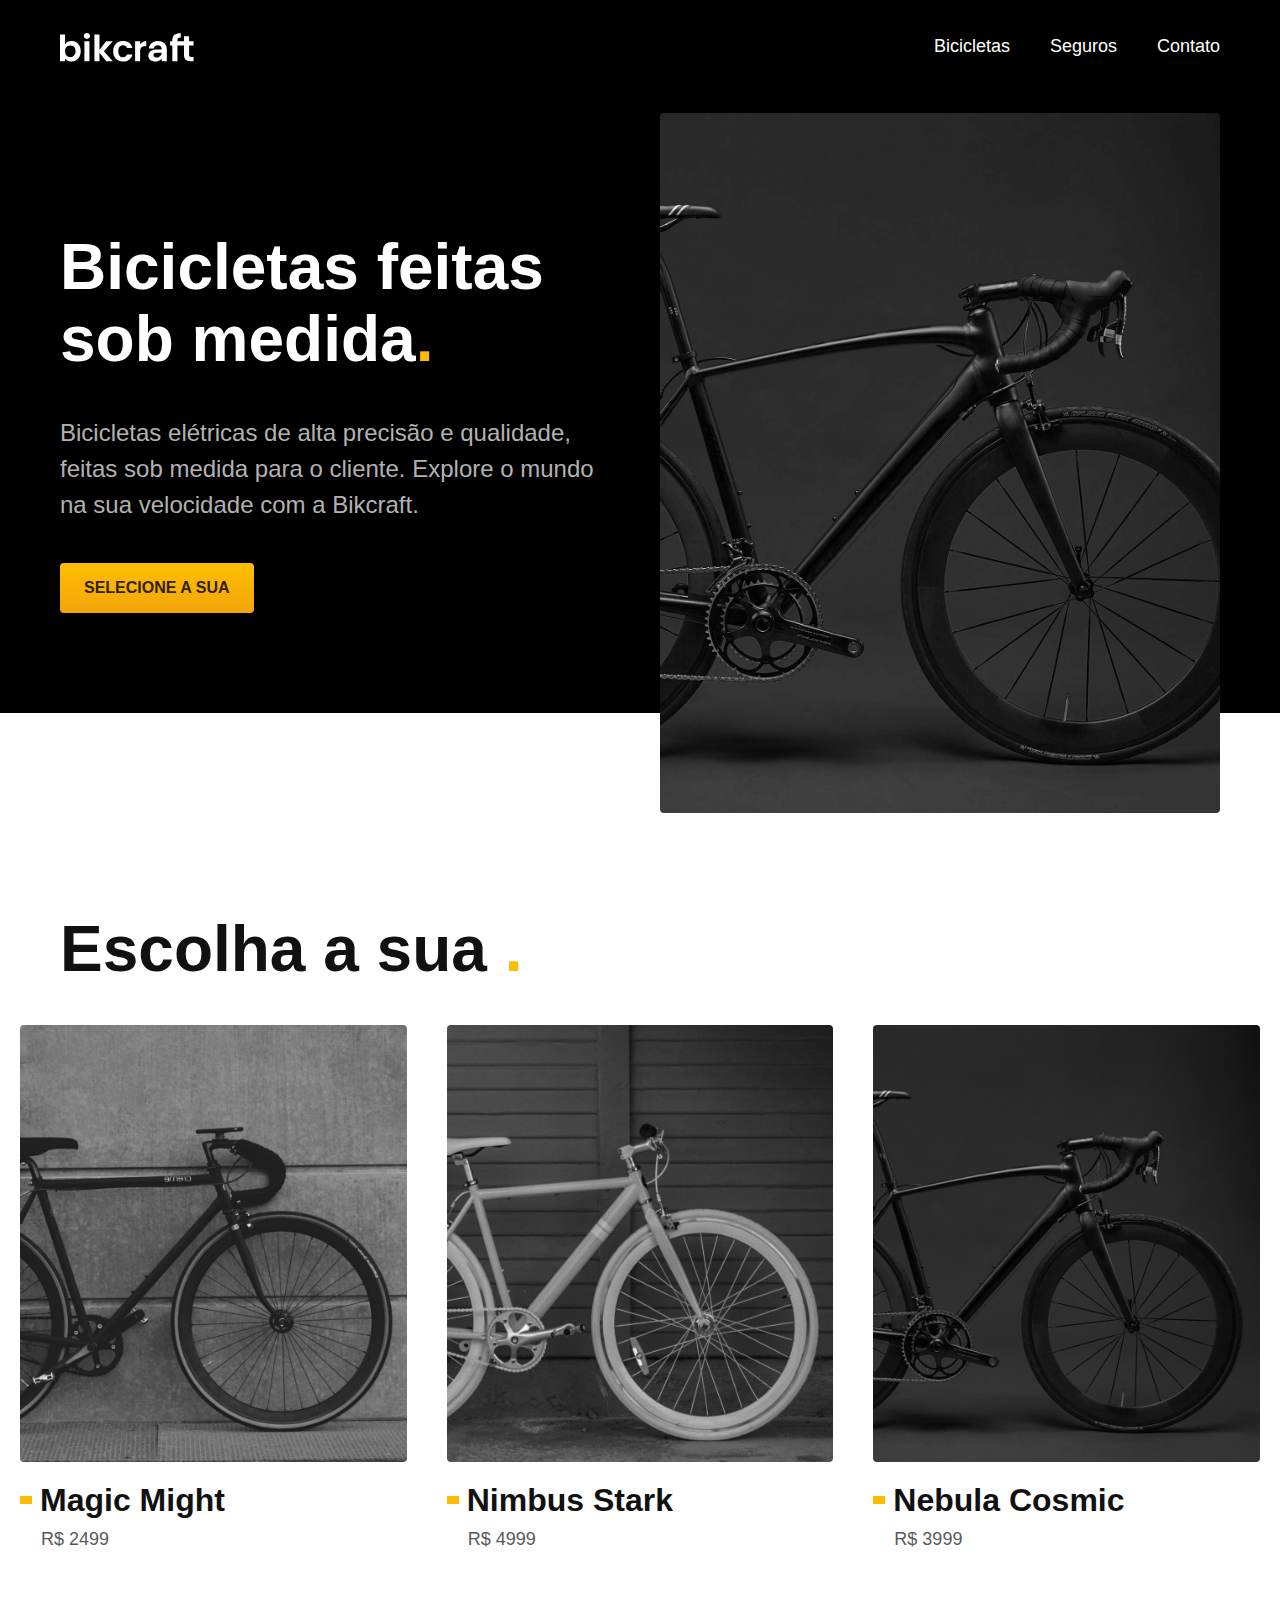
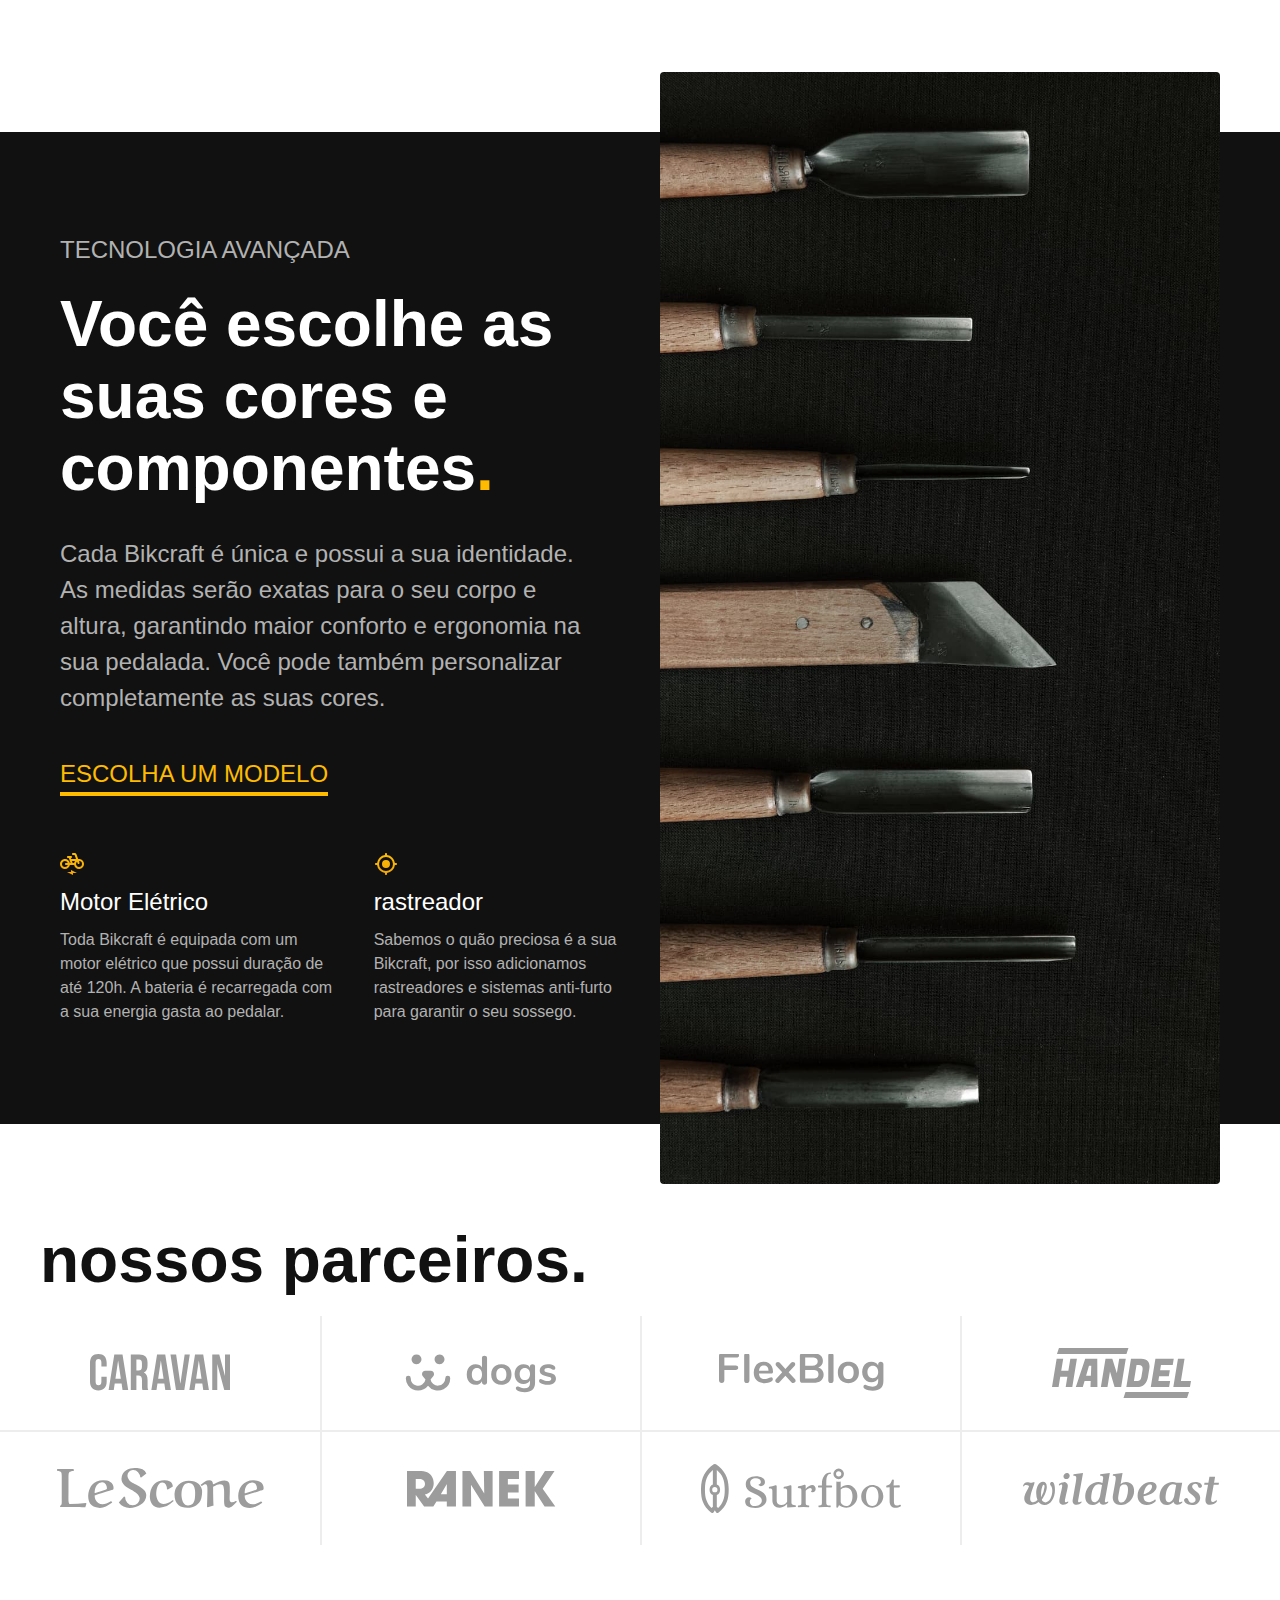
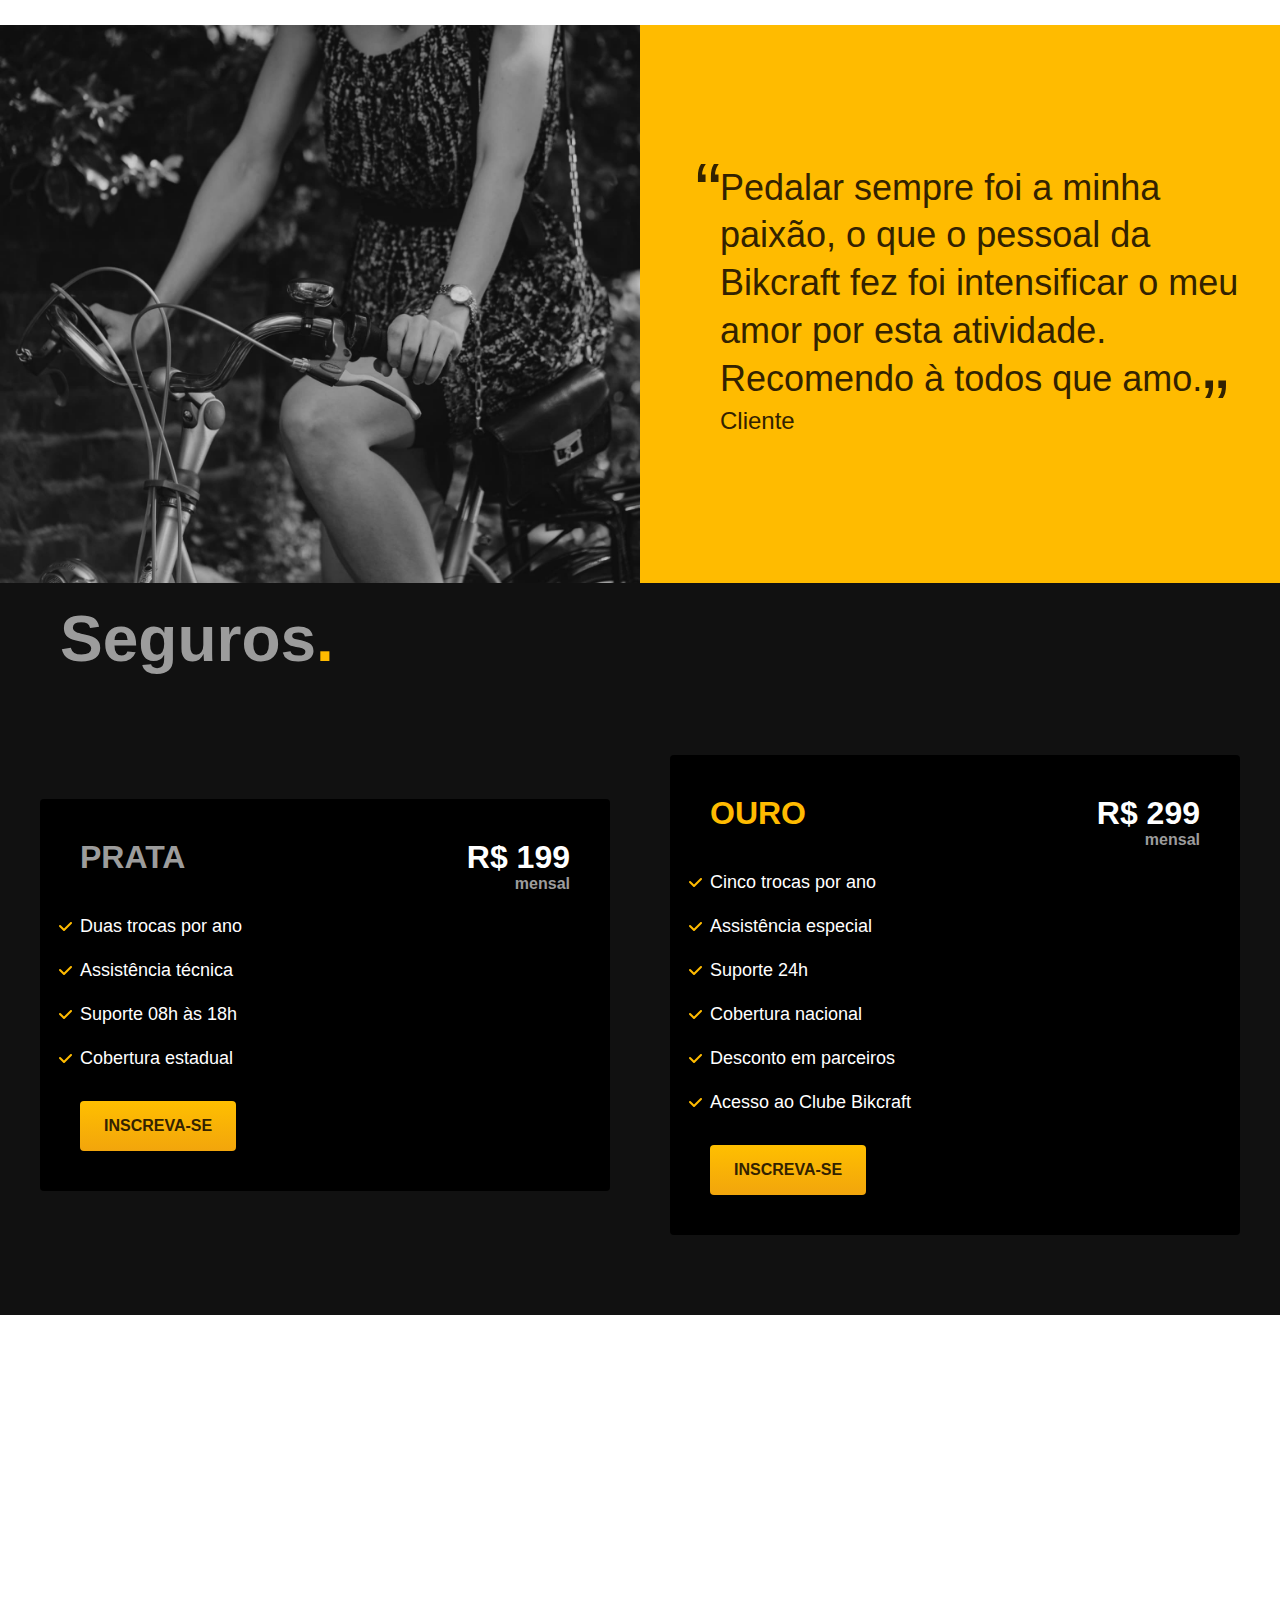
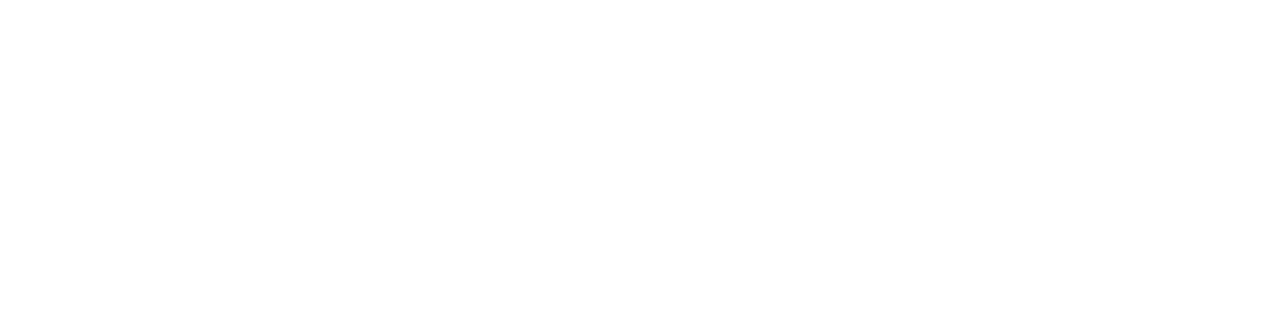
==== index.html @ c77770de "colocando seguros responsivo e resolvendo um bug em index.html tecnologia" ====
<!DOCTYPE html>
<html lang="pt-br">

<head>
  <meta charset="UTF-8">
  <meta name="viewport" content="width=device-width, initial-scale=1.0">
  <title>Bikcraft- Bicicletas feitas a mão</title>
  <meta name="description" content="Bicicletas elétricas de alta precisão e qualidade,  feitas sob medida para o cliente. Explore o mundo na sua velocidade com a Bikcraft.">
  <link rel="stylesheet" href="./css/style.css">
</head>

<body>
  <header class="header-bg">
    <div class="header container">
      <a href="./">
        <img src="./img/bikcraft.svg" alt="Bikcraft">
      </a>
      <nav aria-label="Primária">
        <ul class="header-menu">
          <li><a class="cor-0" href="./bicicletas.html">Bicicletas</a></li>
          <li><a class="cor-0" href="./seguros.html">Seguros</a></li>
          <li><a class="cor-0" href="./contato.html">Contato</a></li>
        </ul>
      </nav>
    </div>
  </header>

  <main class="intro-bg">
    <div class="intro container">
      <div class="intro-conteudo">
        <h1 class="intro-h1 cor-0">Bicicletas feitas
          sob medida<span class="cor-p1">.</span></h1>
        <p class="intro-p cor-5">Bicicletas elétricas de alta precisão e qualidade, feitas sob medida para o cliente. Explore o mundo na sua velocidade com a Bikcraft.</p>
        <a class="botao" href="./bicicletas.html">selecione a sua</a>
      </div>
      <div>
        <img src="./img/fotos/introducao.jpg" alt="Bicicleta preta">
      </div>
    </div>
  </main>

  <article class="bikes-home" aria-label="Bikes home">
    <h2 class="cor-11 font-1-xxl container">Escolha a sua <span class="cor-p1">.</span></h1>
      <ul class="bikes-lista">
        <li>
          <a href="./bicicletas/magic.html">
            <img src="./img/bicicletas/magic-home.jpg" alt="bicicleta magic">
            <h3 class="font-1-xl cor-11">Magic Might</h3>
            <span class="cor-8 font-2-m">R$ 2499</span>
          </a>
        </li>
        <li>
          <a href="./bicicletas/nebula.html">
            <img src="./img/bicicletas/nebula-home.jpg" alt="bicicleta nebula">
            <h3 class="font-1-xl cor-11">Nimbus Stark</h3>
            <span class="cor-8 font-2-m">R$ 4999</span>
          </a>
        </li>
        <li>
          <a href="./bicicletas/nimbus.html">
            <img src="./img/bicicletas/nimbus-home.jpg" alt="Bicicleta nimbus">
            <h3 class="font-1-xl cor-11">Nebula Cosmic</h3>
            <span class="cor-8 font-2-m">R$ 3999</span>
          </a>
        </li>
      </ul>
  </article>

  <article class="tecnologia-bg" aria-label="Tecnologia">
    <div class="tecnologia container">
      <div class="tecnologia-conteudo">
        <span class="cor-5 font-2-l-b">tecnologia avançada</span>
        <h2 class="cor-0 font-1-xxl">Você escolhe as suas cores e componentes<span class="cor-p1">.</span></h2>
        <p class="cor-5 font-2-l ">Cada Bikcraft é única e possui a sua identidade. As medidas serão exatas para o seu corpo e altura, garantindo maior conforto e ergonomia na sua pedalada. Você pode também personalizar completamente as suas cores.</p>
        <a class="link font-2-l-b cor-p1" href="">ESCOLHA UM MODELO</a>
        <div class="tecnologia-vantagens">
          <div>
            <img src="./img/icones/eletrica.svg" alt="">
            <h3 class="cor-0 font-1-l">Motor Elétrico</h3>
            <p class="cor-5 font-2-s">Toda Bikcraft é equipada com um motor elétrico que possui duração de até 120h. A bateria é recarregada com a sua energia gasta ao pedalar.</p>
          </div>
          <div>
            <img src="./img/icones/rastreador.svg" alt="">
            <h3 class="cor-0 font-1-l">rastreador</h3>
            <p class="cor-5 font-2-s">Sabemos o quão preciosa é a sua Bikcraft, por isso adicionamos rastreadores e sistemas anti-furto para garantir o seu sossego.</p>
          </div>
        </div>
      </div>
      <div class="tecnologia-img">
        <img src="./img/fotos/tecnologia.jpg" alt="">
      </div>
    </div>
  </article>

  <article class="parceiros" aria-label="Parceiros">
    <h2 class="cor-11 font-1-xxl">nossos parceiros<span>.</span></h2>
    <ul class="parceiros-lista">
      <li><img src="./img/parceiros/caravan.svg" alt="caravan"></li>
      <li><img src="./img/parceiros/dogs.svg" alt="dogs"></li>
      <li><img src="./img/parceiros/flexblog.svg" alt="flexblog"></li>
      <li><img src="./img/parceiros/handel.svg" alt="handel"></li>
      <li><img src="./img/parceiros/lescone.svg" alt="lescone"></li>
      <li><img src="./img/parceiros/ranek.svg" alt="ranek"></li>
      <li><img src="./img/parceiros/surfbot.svg" alt="surfbot"></li>
      <li><img src="./img/parceiros/wildbeast.svg" alt="wildbeast"></li>
    </ul>
  </article>


  <section class="depoimento" aria-label="Depoimento">
    <div class="depoimento-imagem">
      <img src="./img/fotos/depoimento.jpg" alt="andando em uma bikecraft">
    </div>
    <div class="depoimento-conteudo">
      <blockquote class="cor-p5">Pedalar sempre foi a minha paixão, o que o pessoal da Bikcraft fez foi intensificar o meu amor por esta atividade. Recomendo à todos que amo.</blockquote>
      <span class="font-1-l cor-p5">Cliente</span>
    </div>
  </section>

  <article class="seguros-bg" aria-label="Seguros">
    <div class="seguro-container">
      <h2 class="cor-6 font-1-xxl">Seguros<span class="cor-p1">.</span></h2>

      <div class="seguro prata">
        <h3 class="cor-6 font-1-xl">PRATA</h3>
        <p class="font-1-xl cor-0">R$ 199 <span class="cor-6">mensal</span></p>
        <ul class="seguro-lista cor-0 font-2-m">
          <li>Duas trocas por ano</li>
          <li>Assistência técnica</li>
          <li>Suporte 08h às 18h</li>
          <li>Cobertura estadual</li>
        </ul>
        <a class="botao prata cor-4 " href="./seguros.html">inscreva-se</a>
      </div>
      <div class="seguro">
        <h3 class="cor-p1 font-1-xl">OURO</h3>
        <p class="font-1-xl cor-0">R$ 299 <span class="cor-6">mensal</span></p>
        <ul class="seguro-lista cor-0 font-2-m">
          <li>Cinco trocas por ano</li>
          <li>Assistência especial</li>
          <li>Suporte 24h</li>
          <li>Cobertura nacional</li>
          <li>Desconto em parceiros</li>
          <li>Acesso ao Clube Bikcraft</li>
        </ul>
        <a class="botao ouro" href="./seguros.html">inscreva-se</a>
      </div>


    </div>
  </article>

</body>

</html>
---- css/style.css ----
/* global */
@import url(./global/global.css);
@import url(./global/header.css);

/* home */
@import url(./home/intro.css);
@import url(./home/tecnologia.css);
@import url(./home/parceiros.css);

/* utilidades */
@import url(./utilidades/cores.css);
@import url(./utilidades/tipografia.css);
@import url(./utilidades/componentes.css);

/* bicicletas */
@import url(./bicicletas.css/bikes-home.css);

/* depoimento */
@import url(./depoimento/depoimento.css);

/* seguro */
@import url(./seguro/seguro.css);
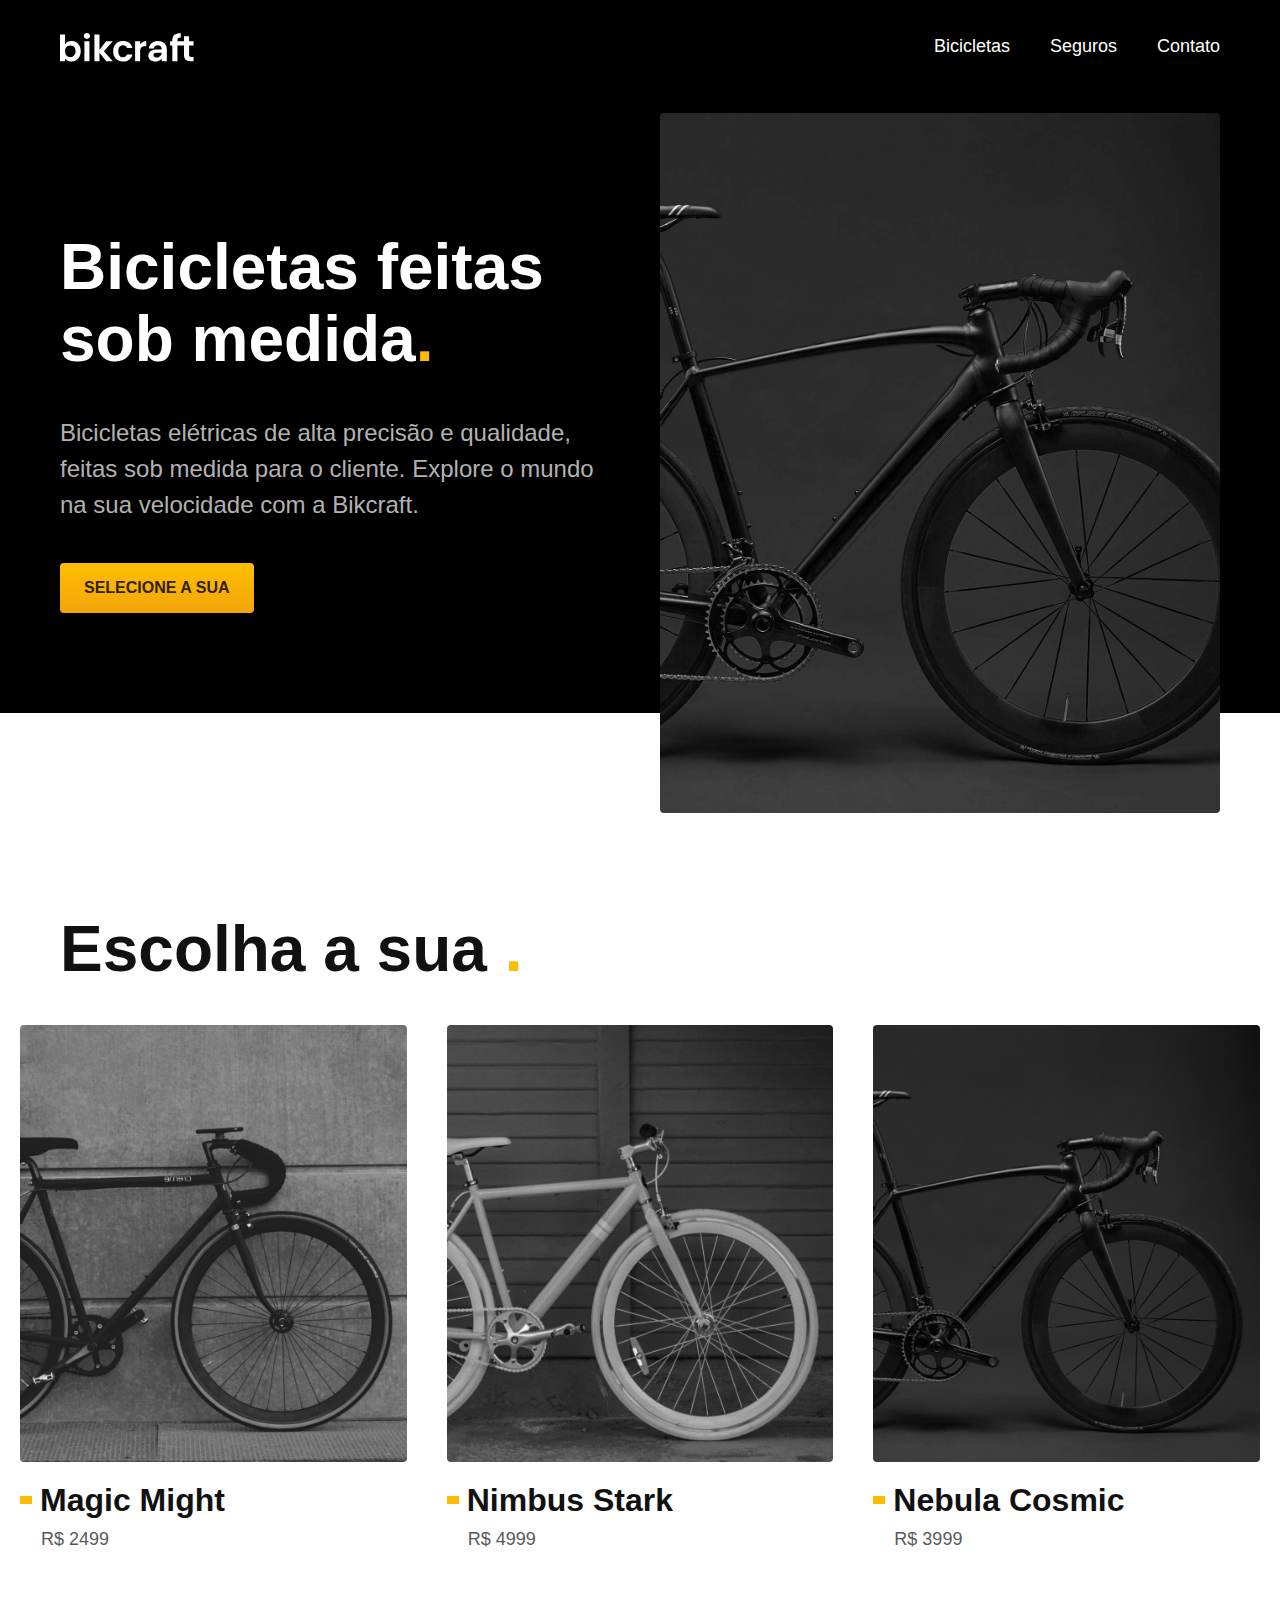
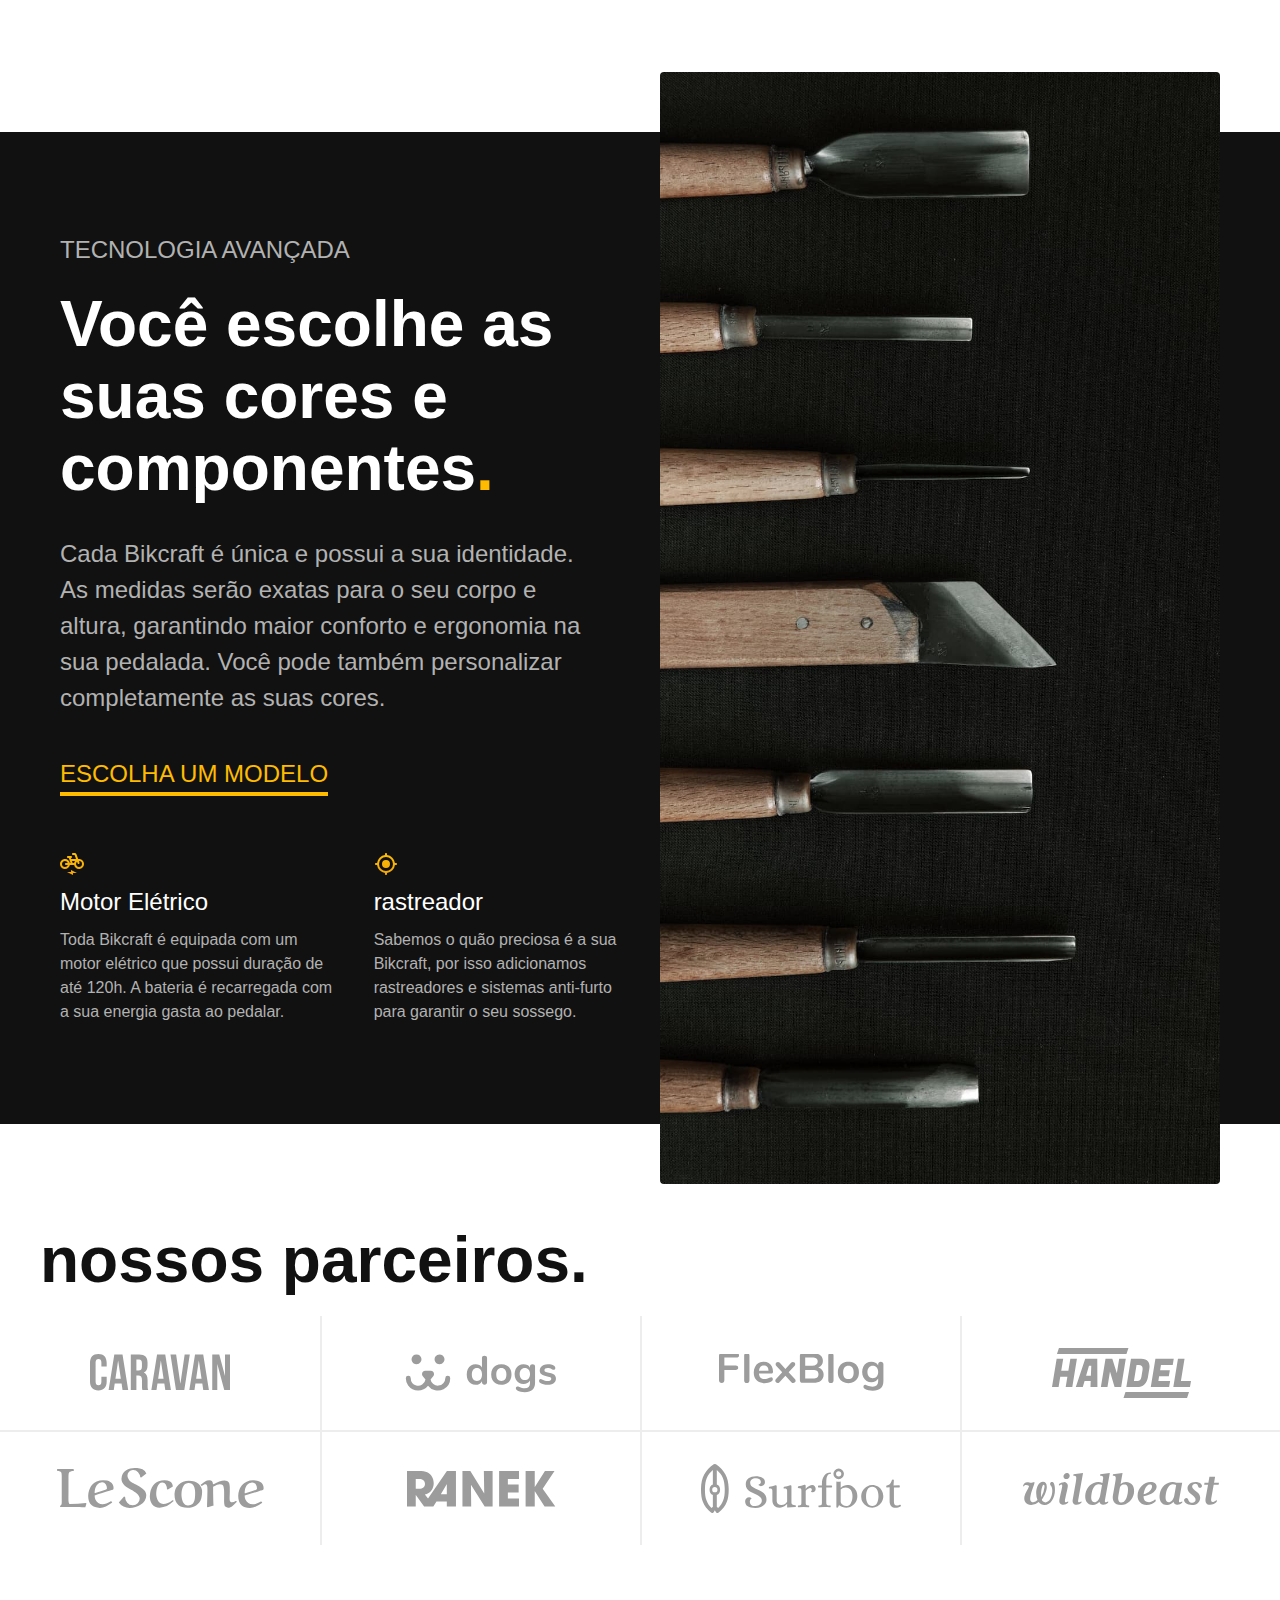
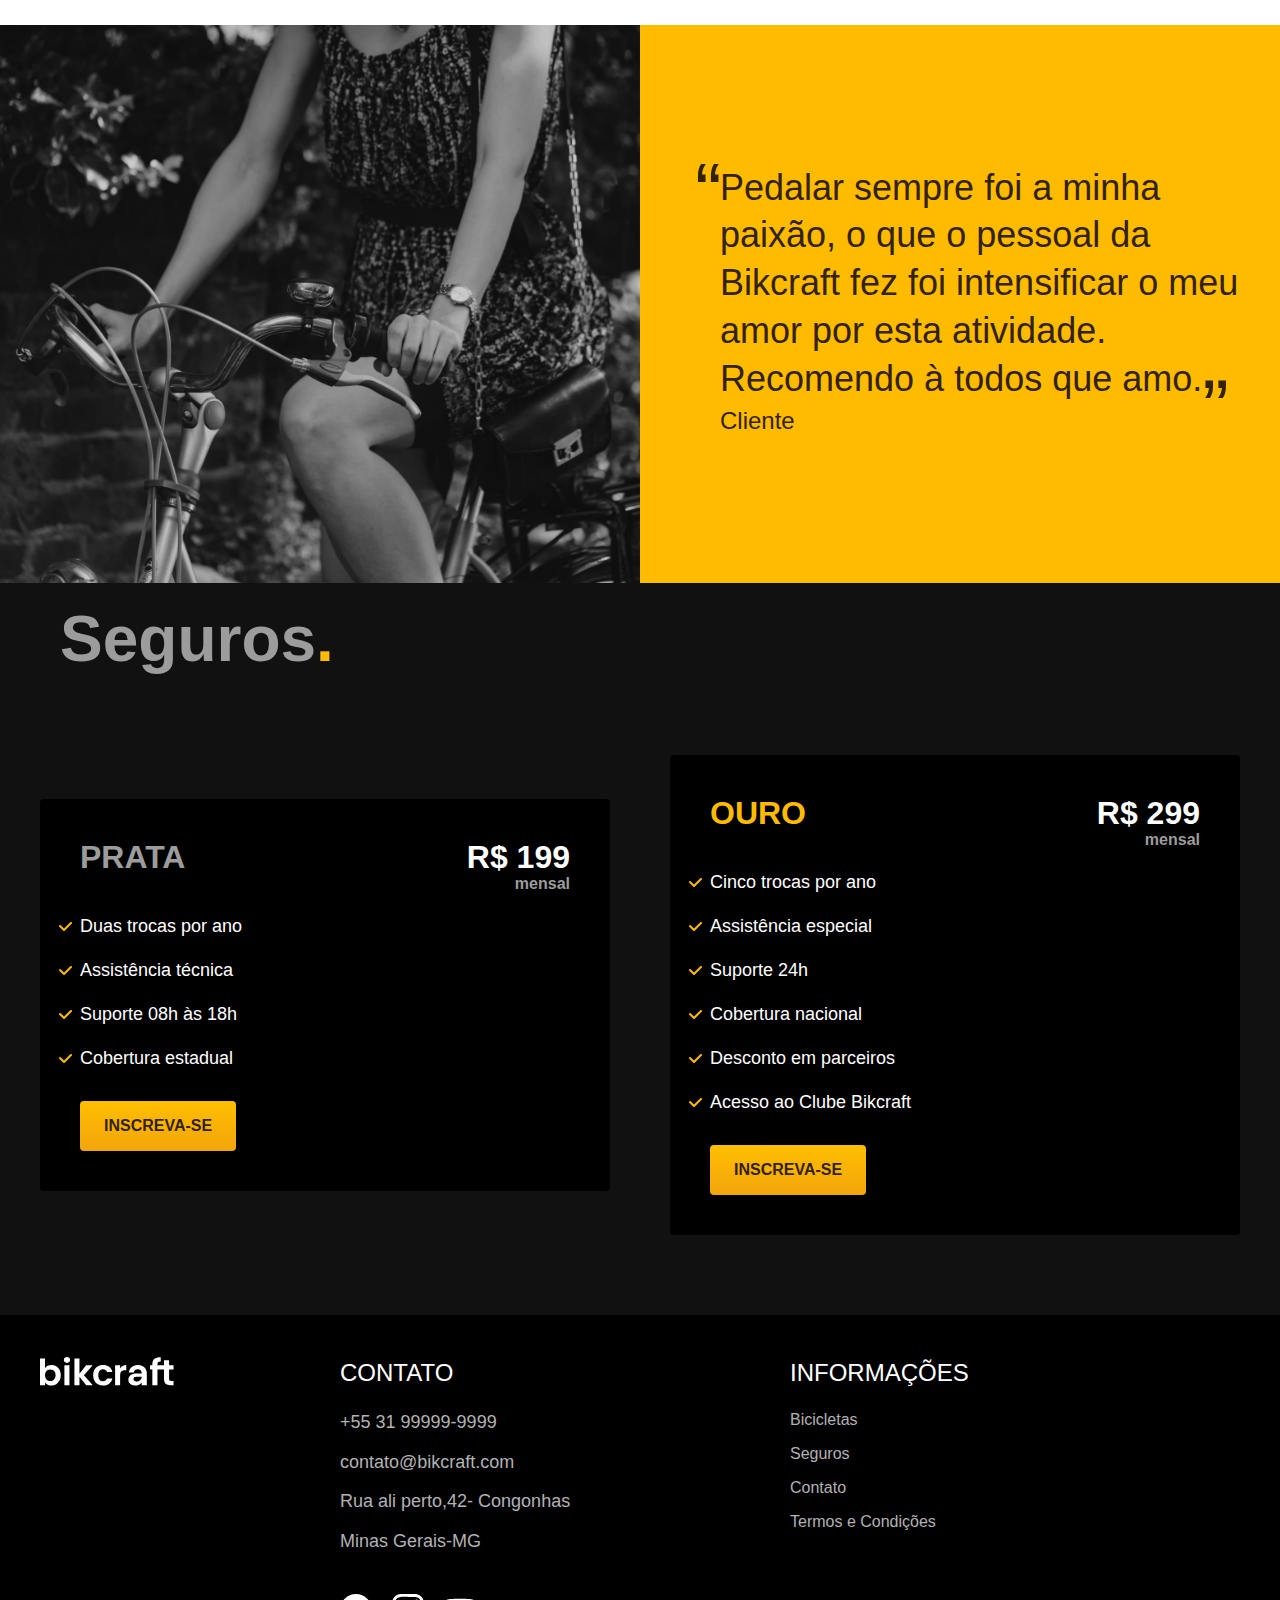
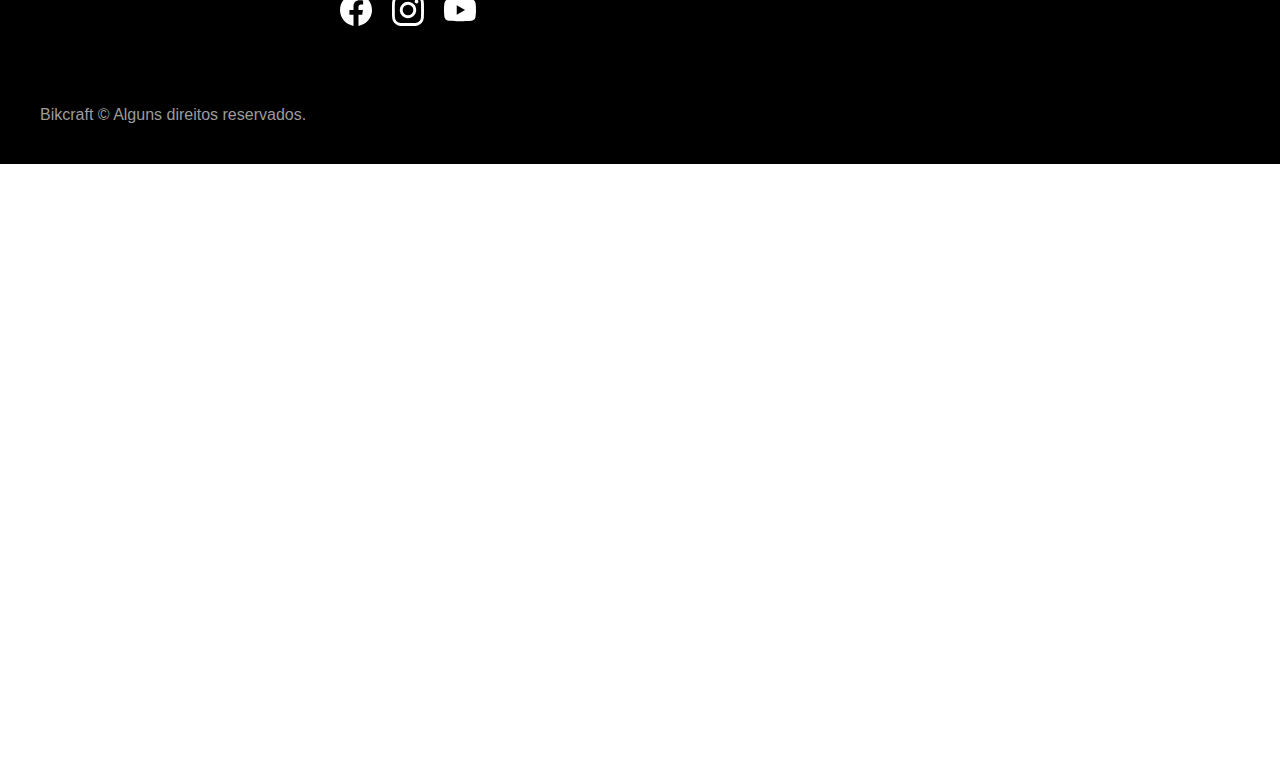
==== commit 41dada8f: "adicionando footer no site" ====
--- a/index.html
+++ b/index.html
@@ -145,10 +145,40 @@
         </ul>
         <a class="botao ouro" href="./seguros.html">inscreva-se</a>
       </div>
-
-
     </div>
   </article>
+
+  <footer class="footer-bg">
+    <div class="footer-container">
+      <img src="./img/bikcraft.svg" alt="Bikcraft">
+      <div class="footer-contato">
+        <h3 class="font-2-l cor-0">contato</h3>
+        <ul class="cor-5 font-2-m footer-lista">
+          <li>+55 31 99999-9999</li>
+          <li>contato@bikcraft.com</li>
+          <li>Rua ali perto,42- Congonhas</li>
+          <li>Minas Gerais-MG</li>
+        </ul>
+      </div>
+      <div class="footer-info">
+        <h3 class="font-2-l cor-0">informações</h3>
+        <ul class="footer-lista">
+          <li><a href="./bicicletas.html">Bicicletas</a></li>
+          <li><a href="./seguros.html">Seguros</a></li>
+          <li><a href="./contato.html">Contato</a></li>
+          <li><a href="./termo.html">Termos e Condições</a></li>
+        </ul>
+      </div>
+      <div class="footer-img">
+        <img src="./img/redes/facebook.svg" alt="">
+        <img src="./img/redes/instagram.svg" alt="">
+        <img src="./img/redes/youtube.svg" alt="">
+      </div>
+    </div>
+    <div class="footer-p">
+      <p class="cor-6">Bikcraft © Alguns direitos reservados.</p>
+    </div>
+  </footer>
 
 </body>
 
--- a/css/style.css
+++ b/css/style.css
@@ -1,6 +1,7 @@
 /* global */
 @import url(./global/global.css);
 @import url(./global/header.css);
+@import url(./global/footer.css);
 
 /* home */
 @import url(./home/intro.css);
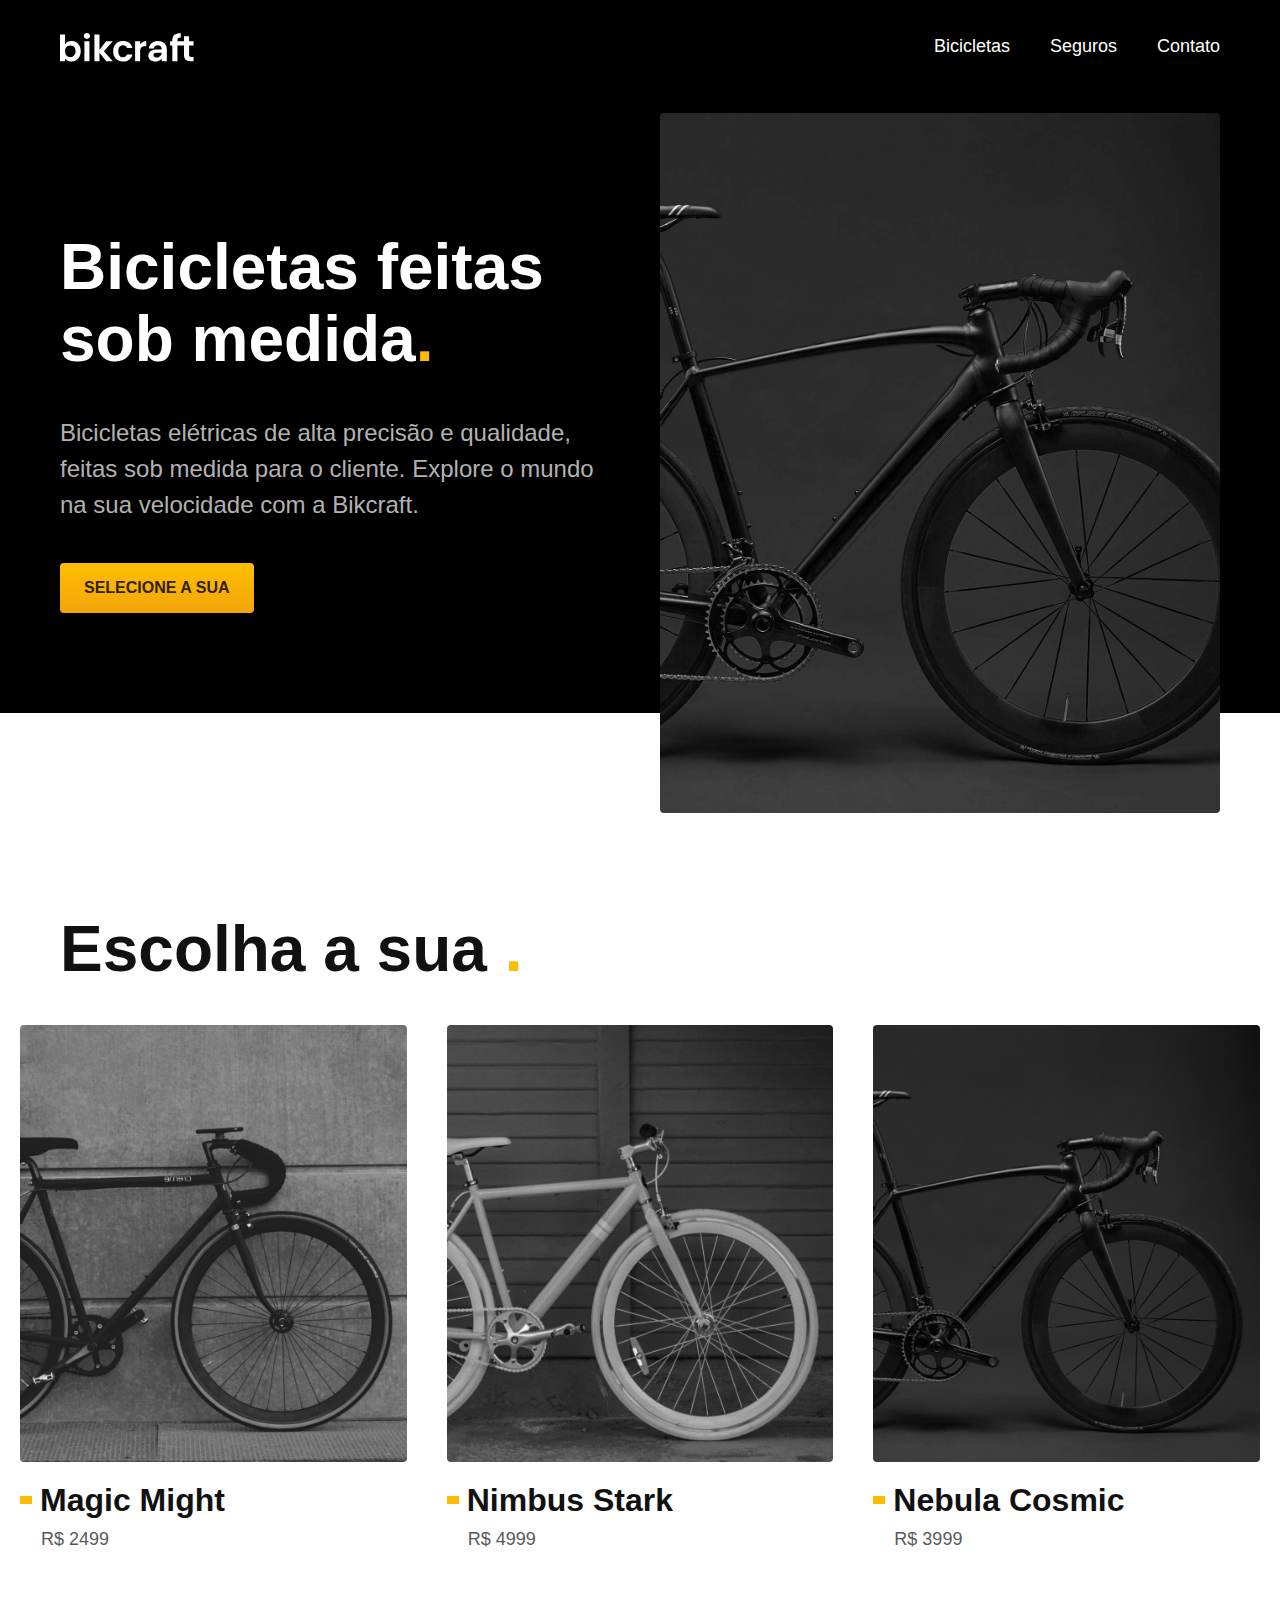
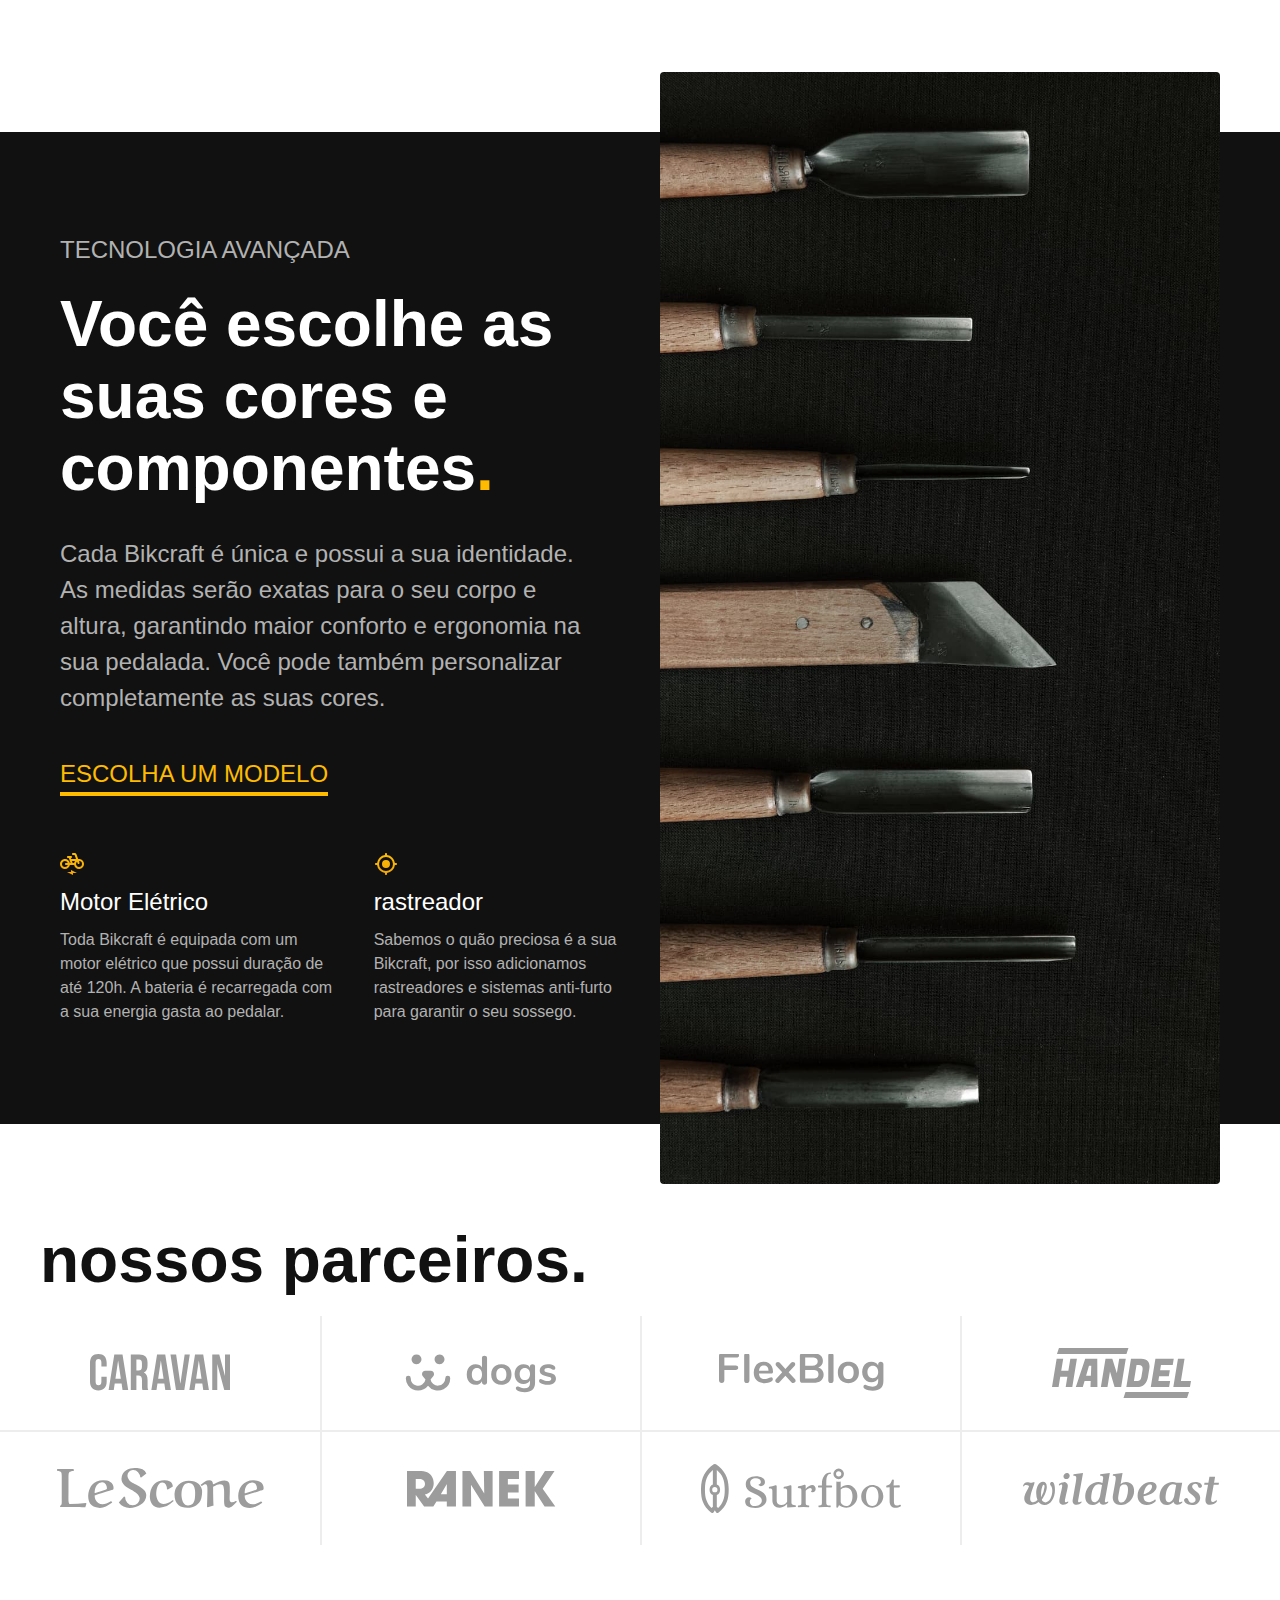
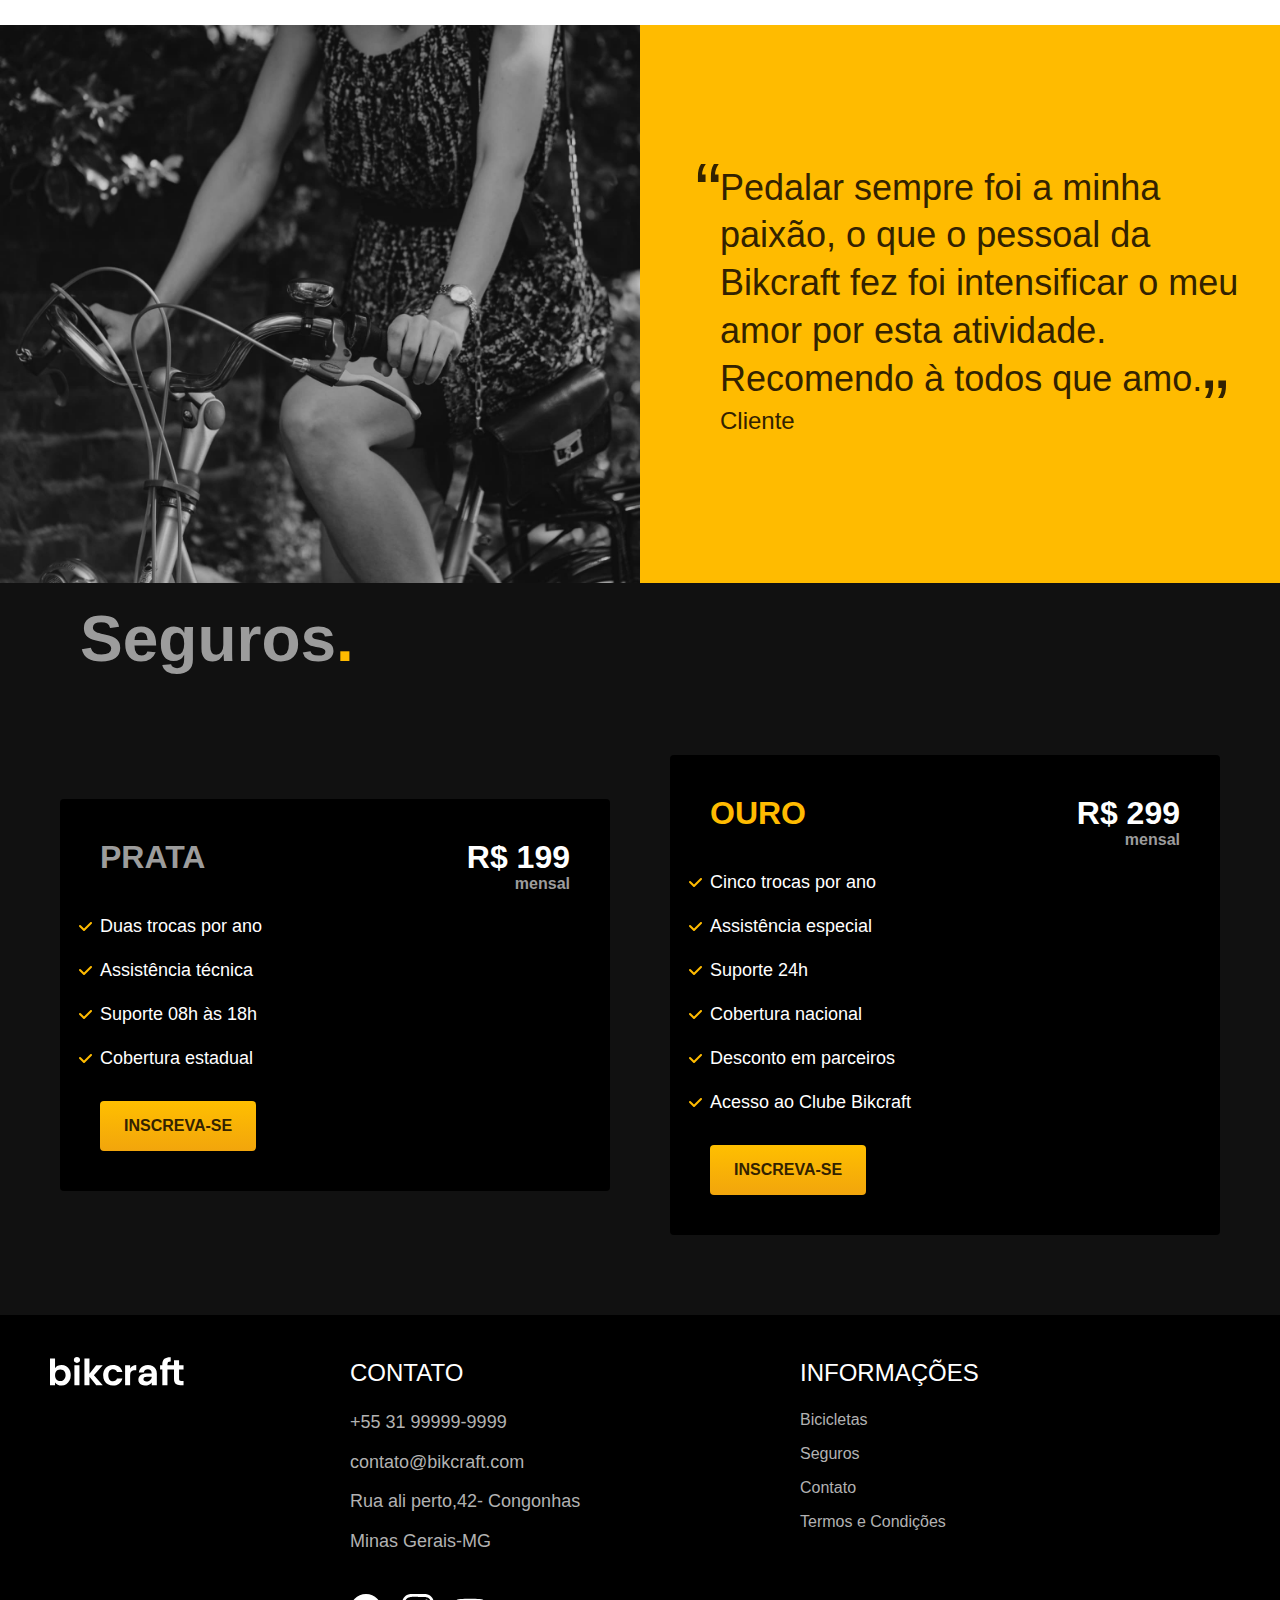
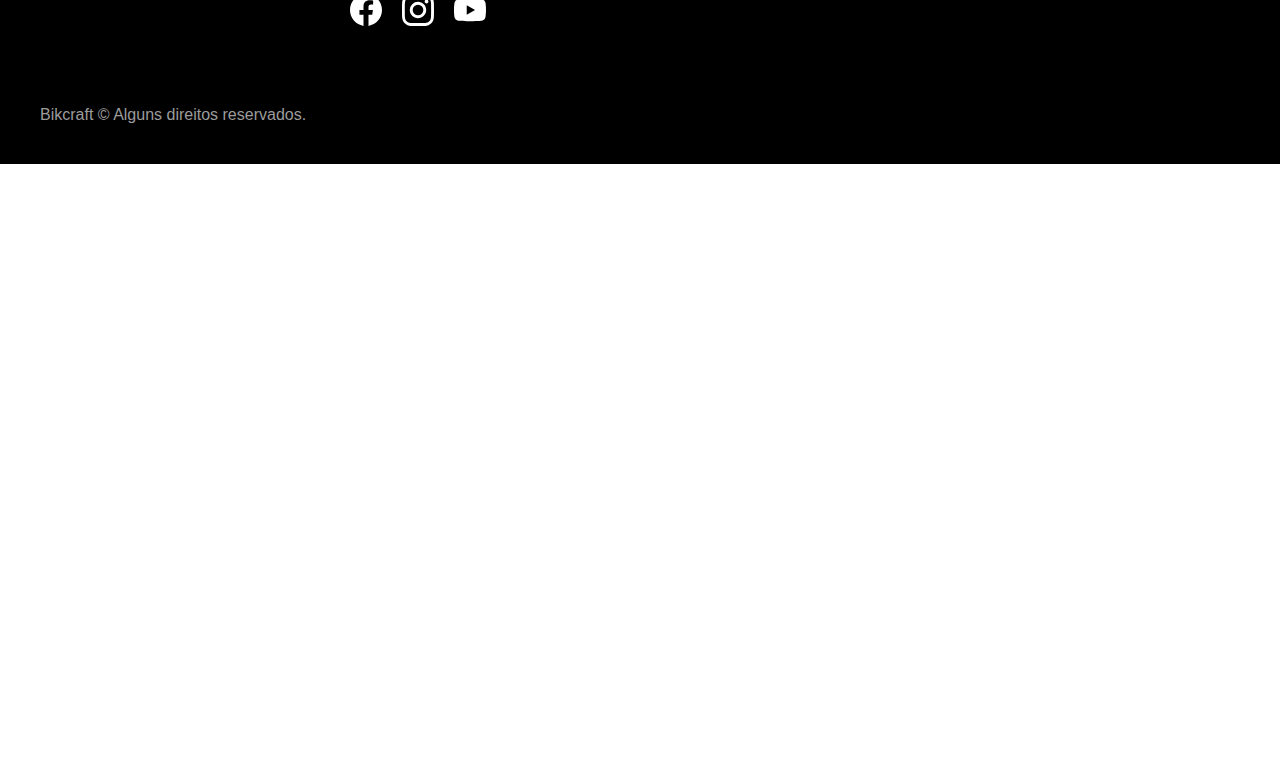
==== commit 65463b61: "adicionando responsivo no footer e organizando mais a parte de seguros na home" ====
--- a/index.html
+++ b/index.html
@@ -170,9 +170,9 @@
         </ul>
       </div>
       <div class="footer-img">
-        <img src="./img/redes/facebook.svg" alt="">
-        <img src="./img/redes/instagram.svg" alt="">
-        <img src="./img/redes/youtube.svg" alt="">
+        <a href=""><img src="./img/redes/facebook.svg" alt=""></a>
+        <a href=""><img src="./img/redes/instagram.svg" alt=""></a>
+        <a href=""><img src="./img/redes/youtube.svg" alt=""></a>
       </div>
     </div>
     <div class="footer-p">
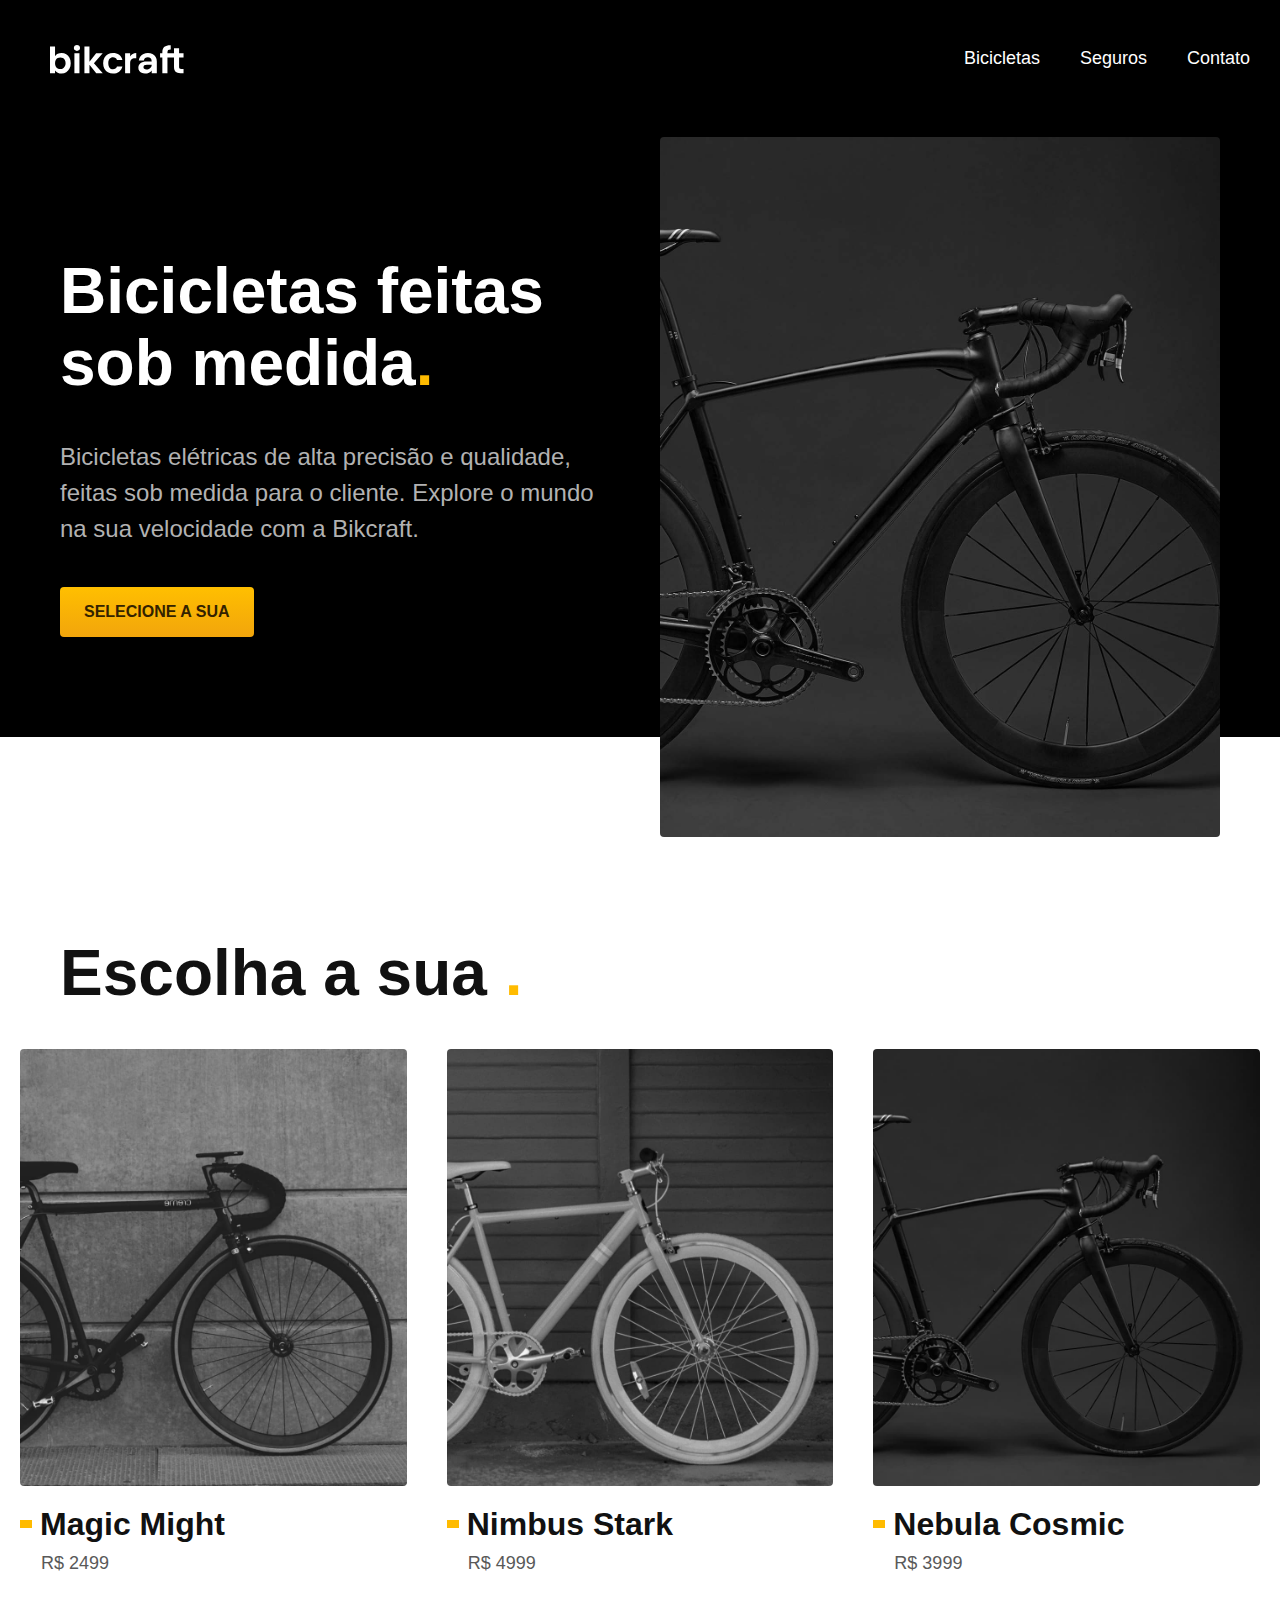
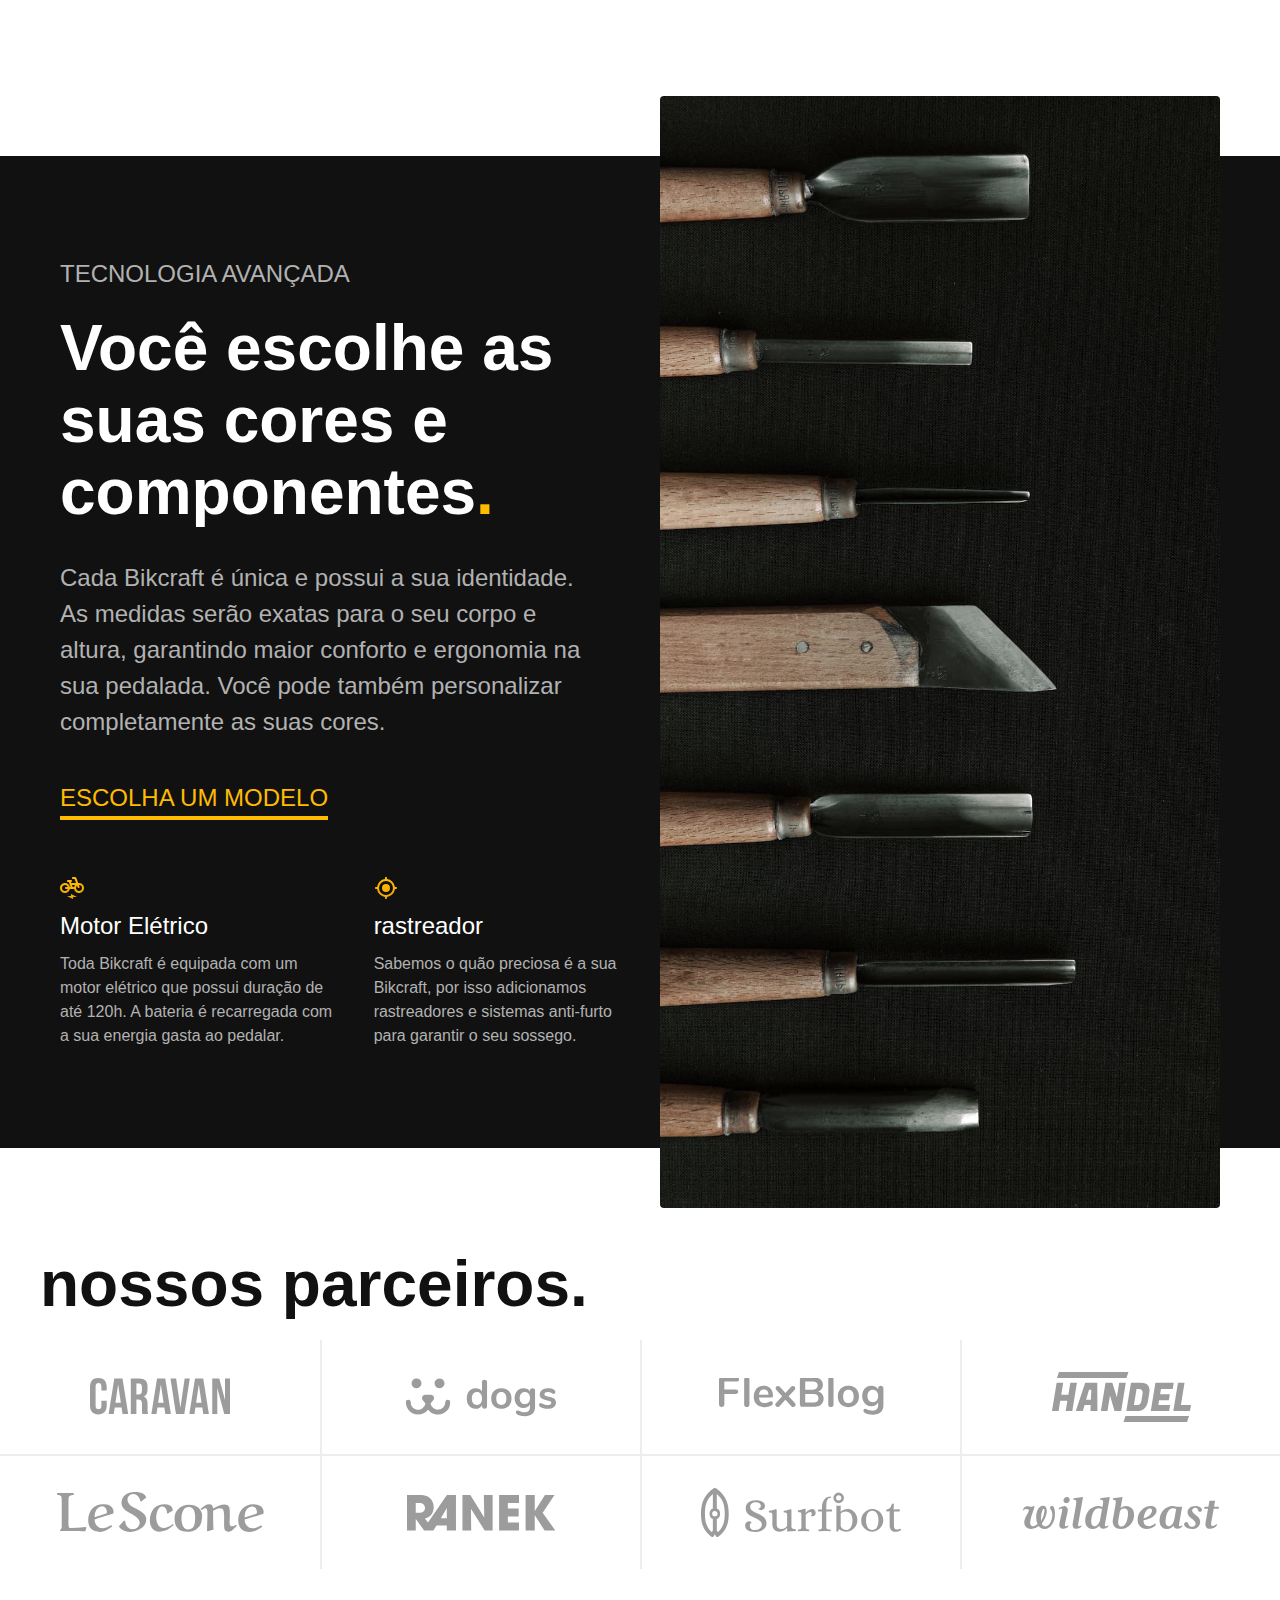
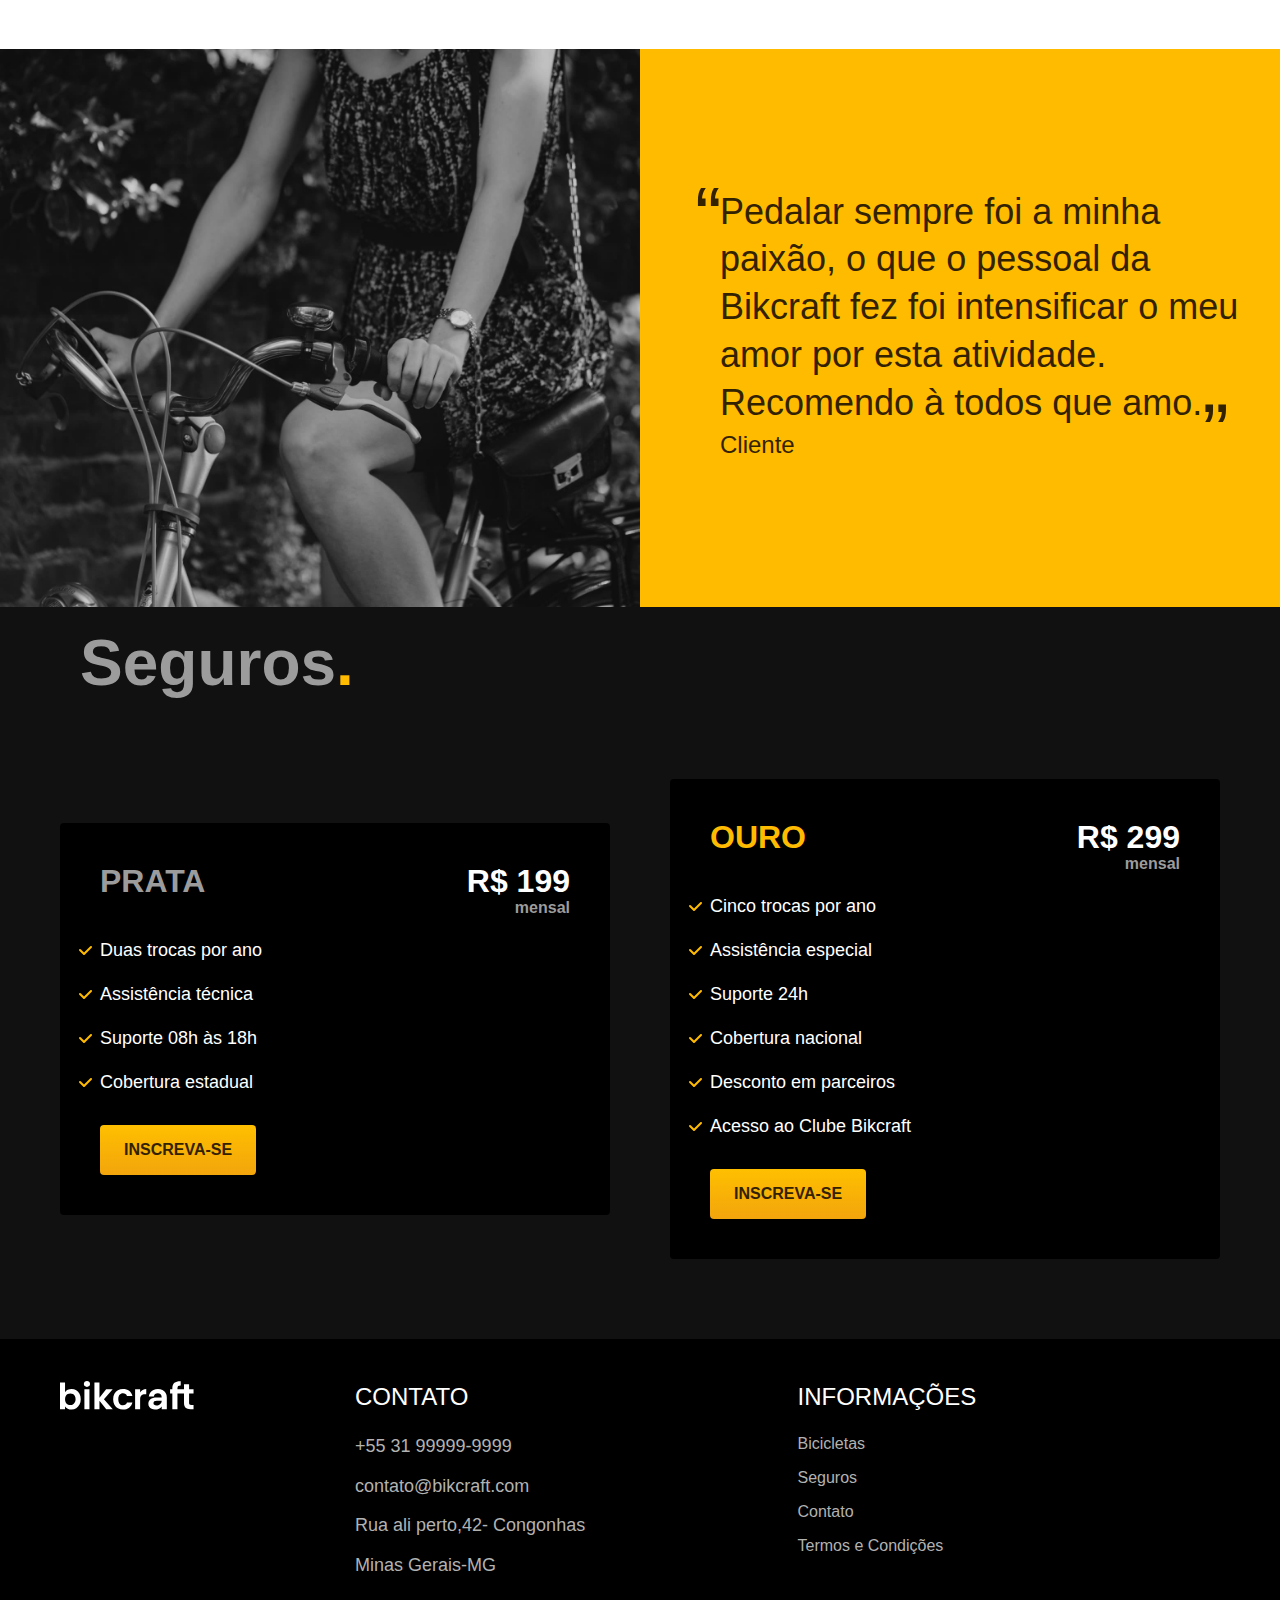
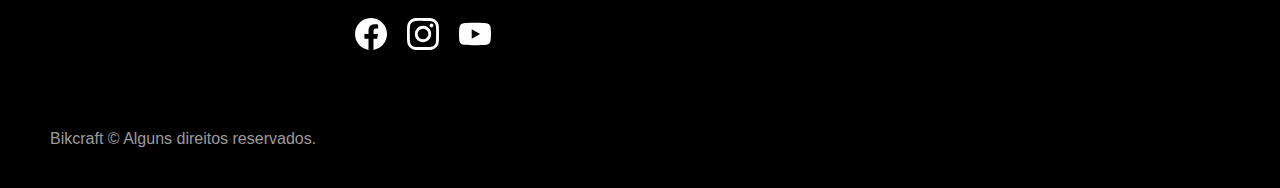
==== commit 325927a2: "feito nova página de termo e condições" ====
--- a/index.html
+++ b/index.html
@@ -11,7 +11,7 @@
 
 <body>
   <header class="header-bg">
-    <div class="header container">
+    <div class="header">
       <a href="./">
         <img src="./img/bikcraft.svg" alt="Bikcraft">
       </a>
--- a/css/style.css
+++ b/css/style.css
@@ -21,3 +21,6 @@
 
 /* seguro */
 @import url(./seguro/seguro.css);
+
+/* termos */
+@import url(./termos/termo.css);
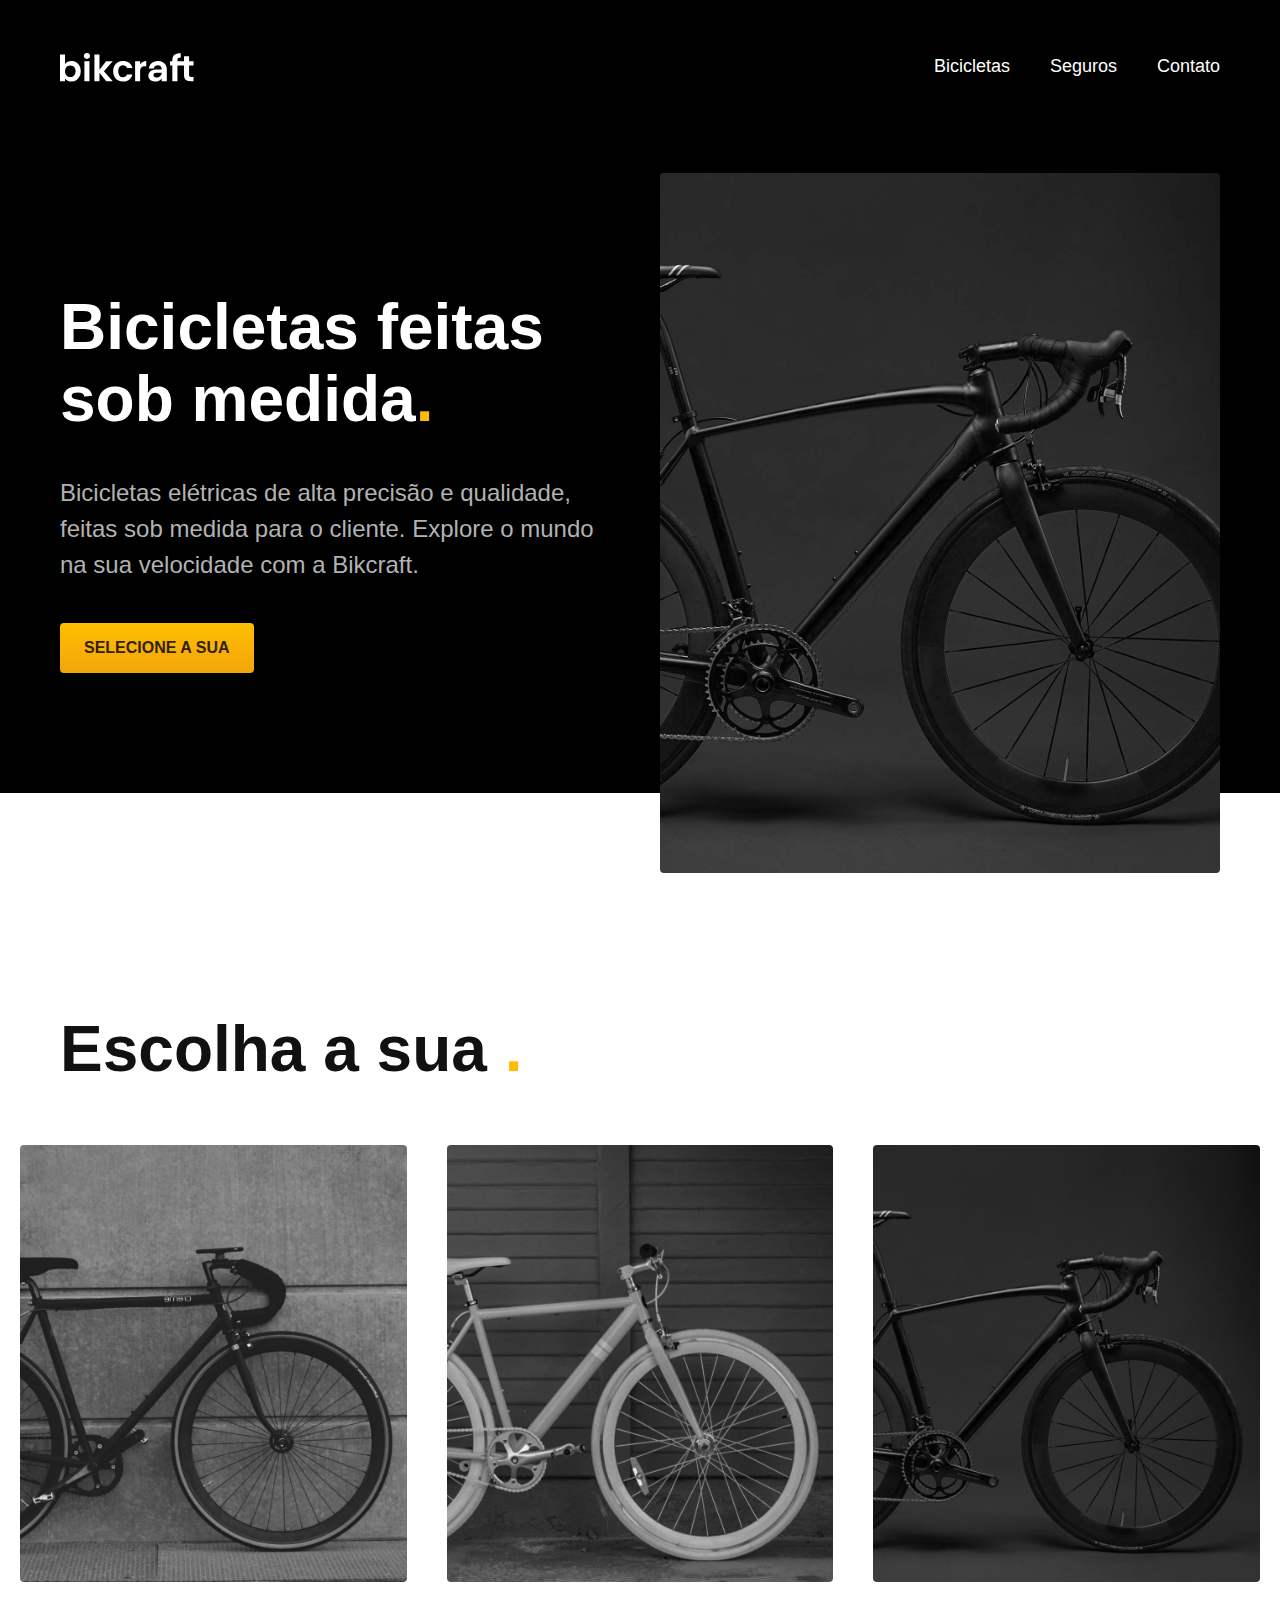
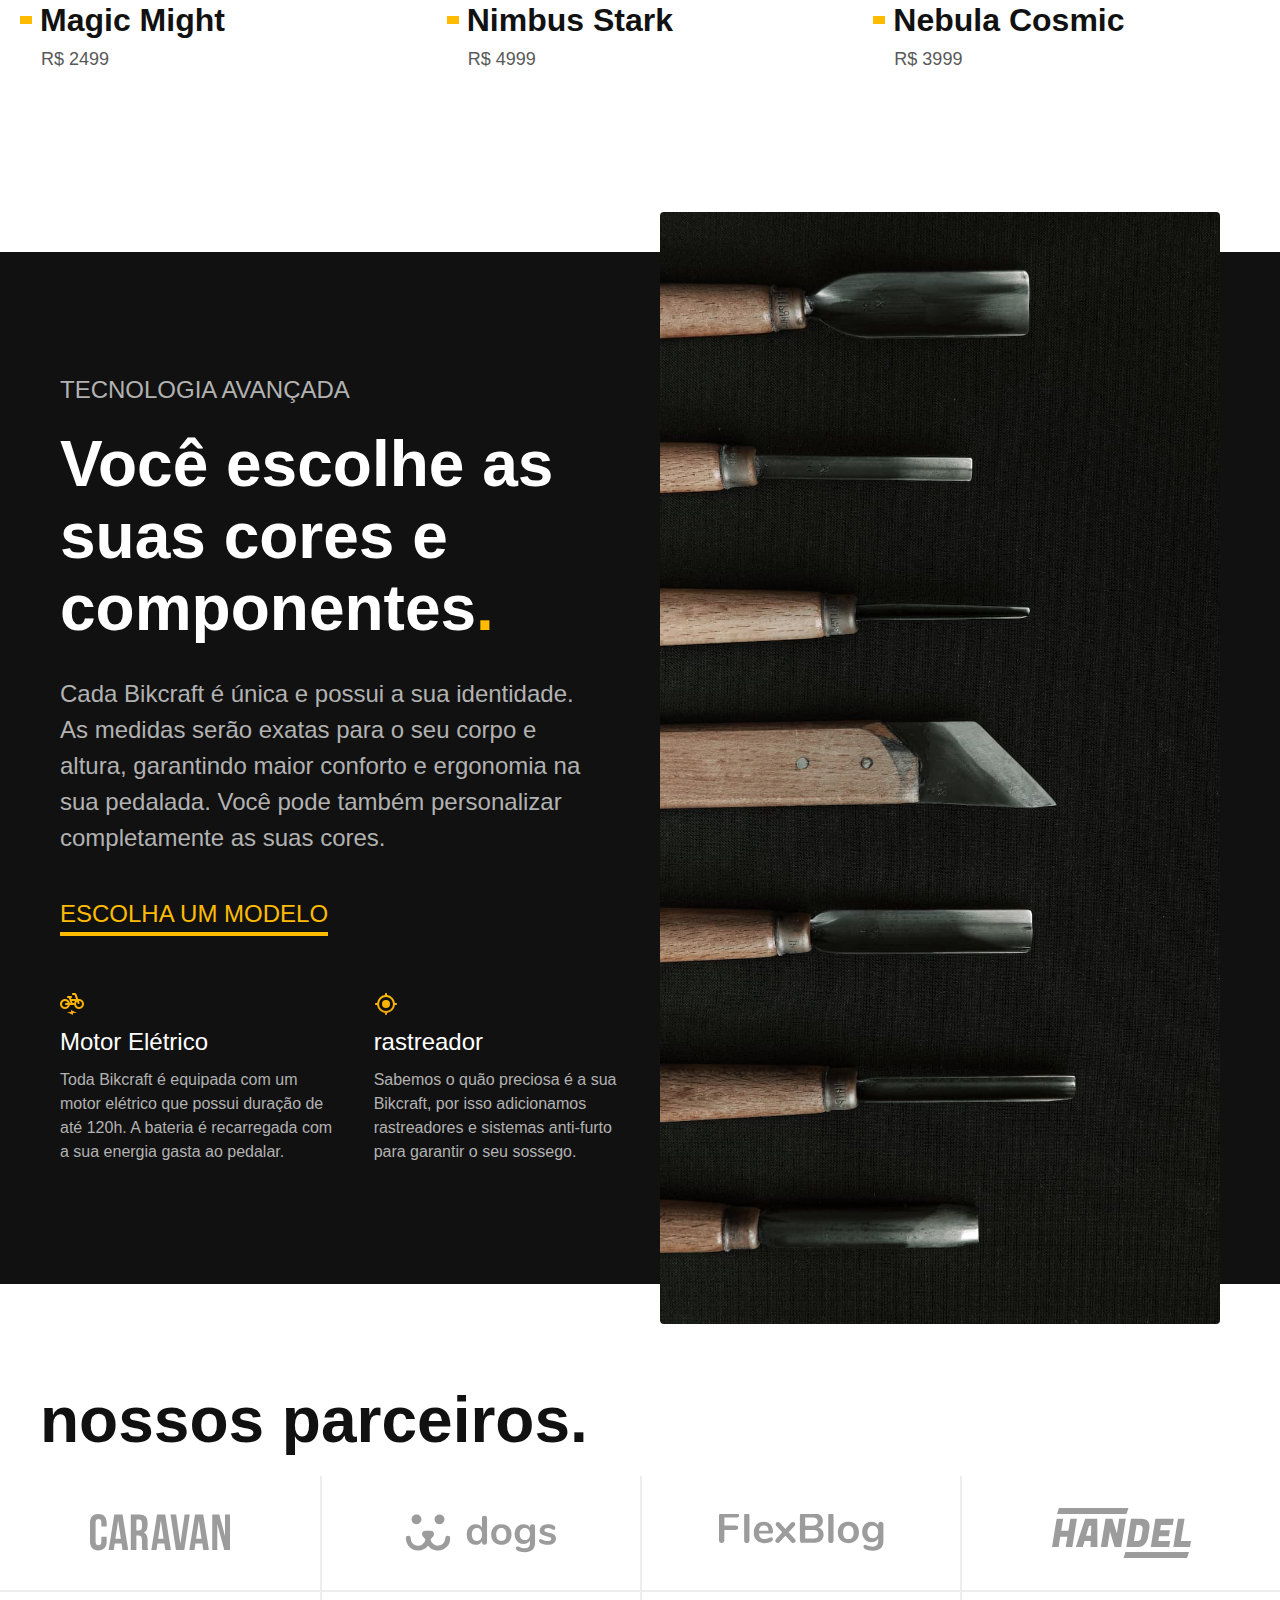
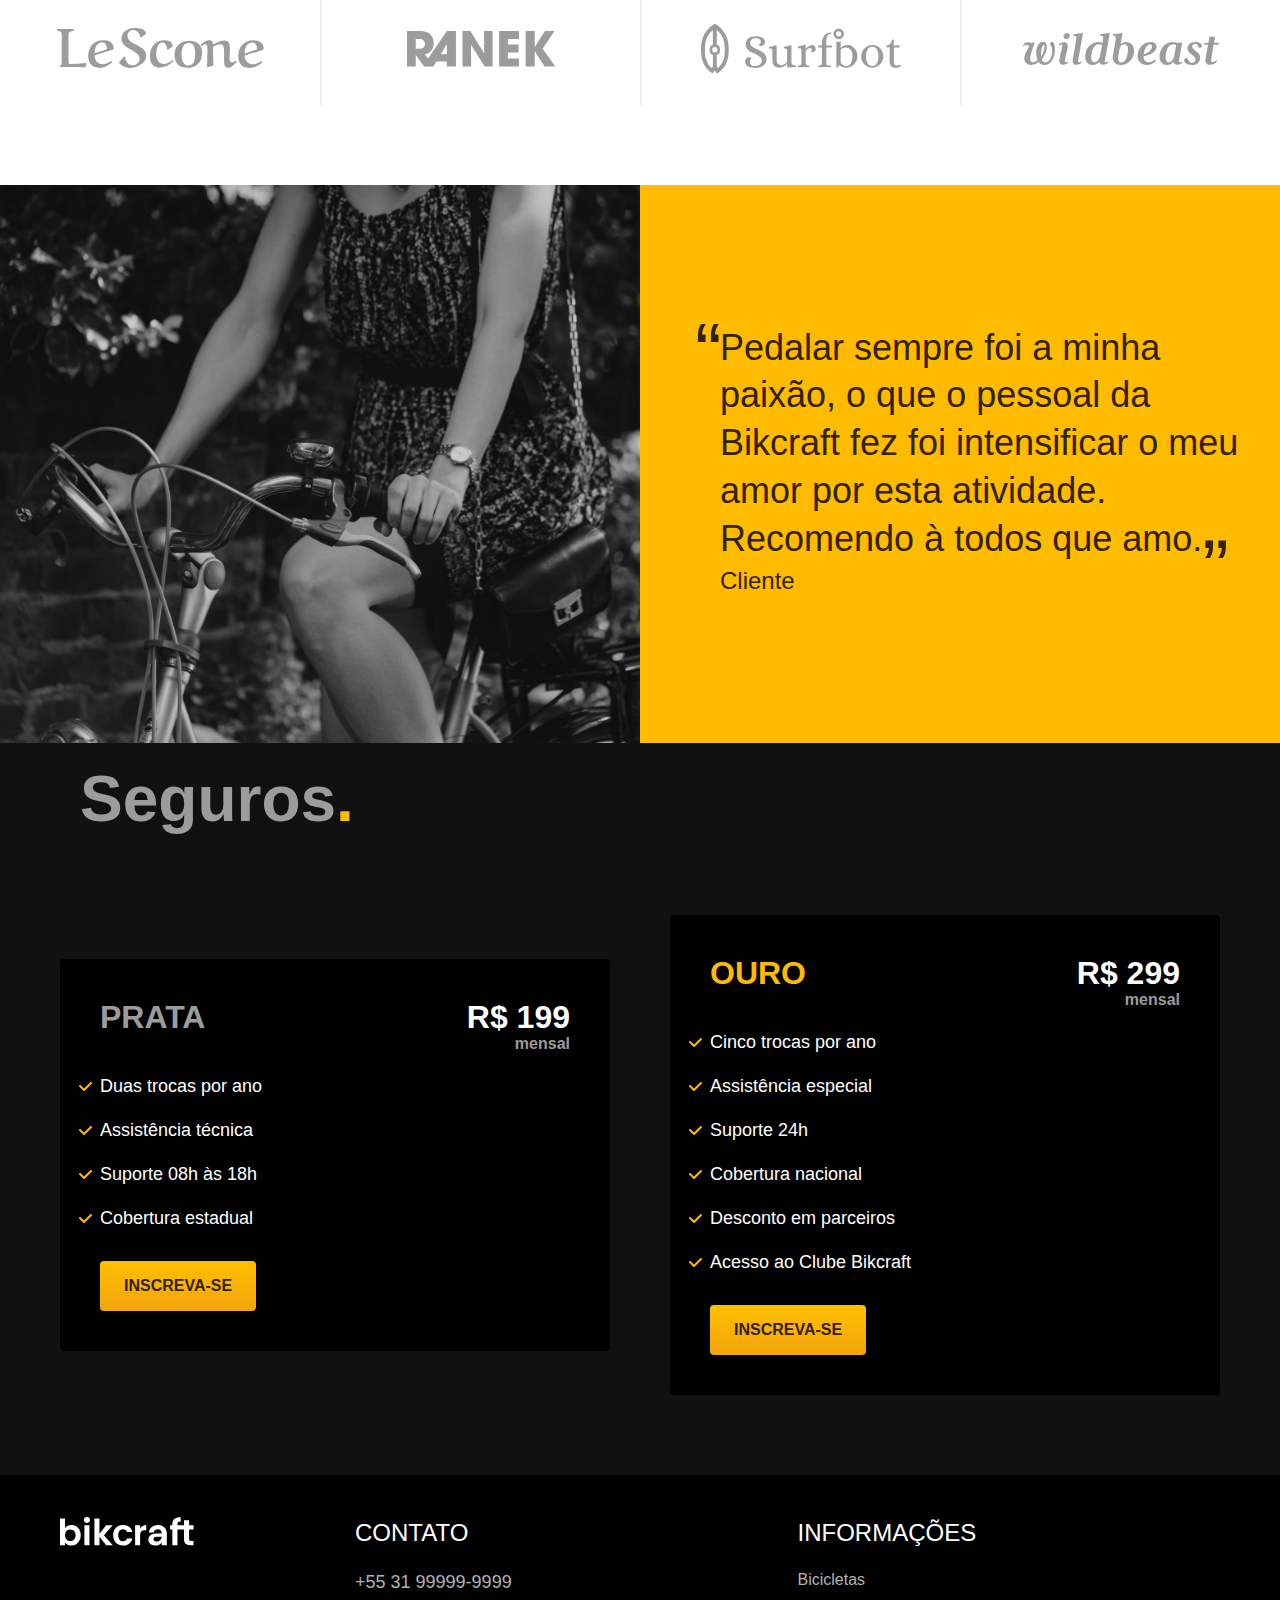
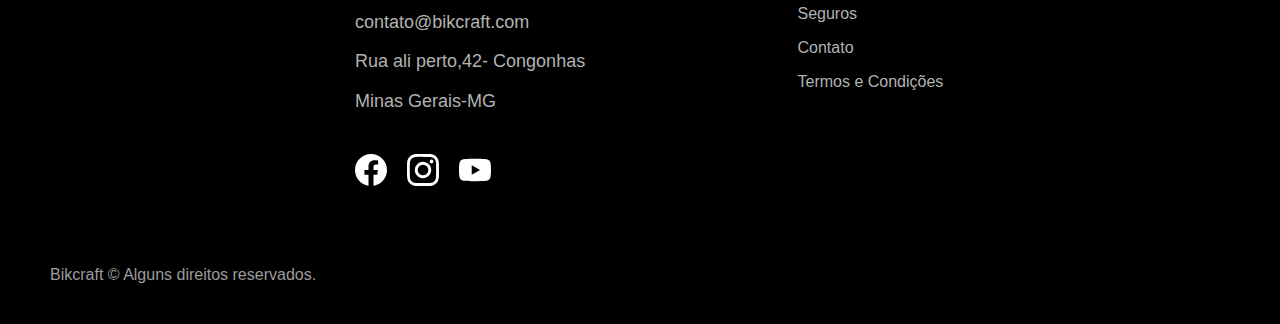
==== commit 8987378a: "adicionando container no header de bicicletas.html e index.html" ====
--- a/index.html
+++ b/index.html
@@ -11,7 +11,7 @@
 
 <body>
   <header class="header-bg">
-    <div class="header">
+    <div class="header container">
       <a href="./">
         <img src="./img/bikcraft.svg" alt="Bikcraft">
       </a>
--- a/css/style.css
+++ b/css/style.css
@@ -14,12 +14,14 @@
 @import url(./utilidades/componentes.css);
 
 /* bicicletas */
-@import url(./bicicletas.css/bikes-home.css);
+@import url(./bicicletas/bikes-home.css);
+@import url(./bicicletas/bicicletas.css);
 
 /* depoimento */
 @import url(./depoimento/depoimento.css);
 
 /* seguro */
+@import url(./seguro/seguro-home.css);
 @import url(./seguro/seguro.css);
 
 /* termos */
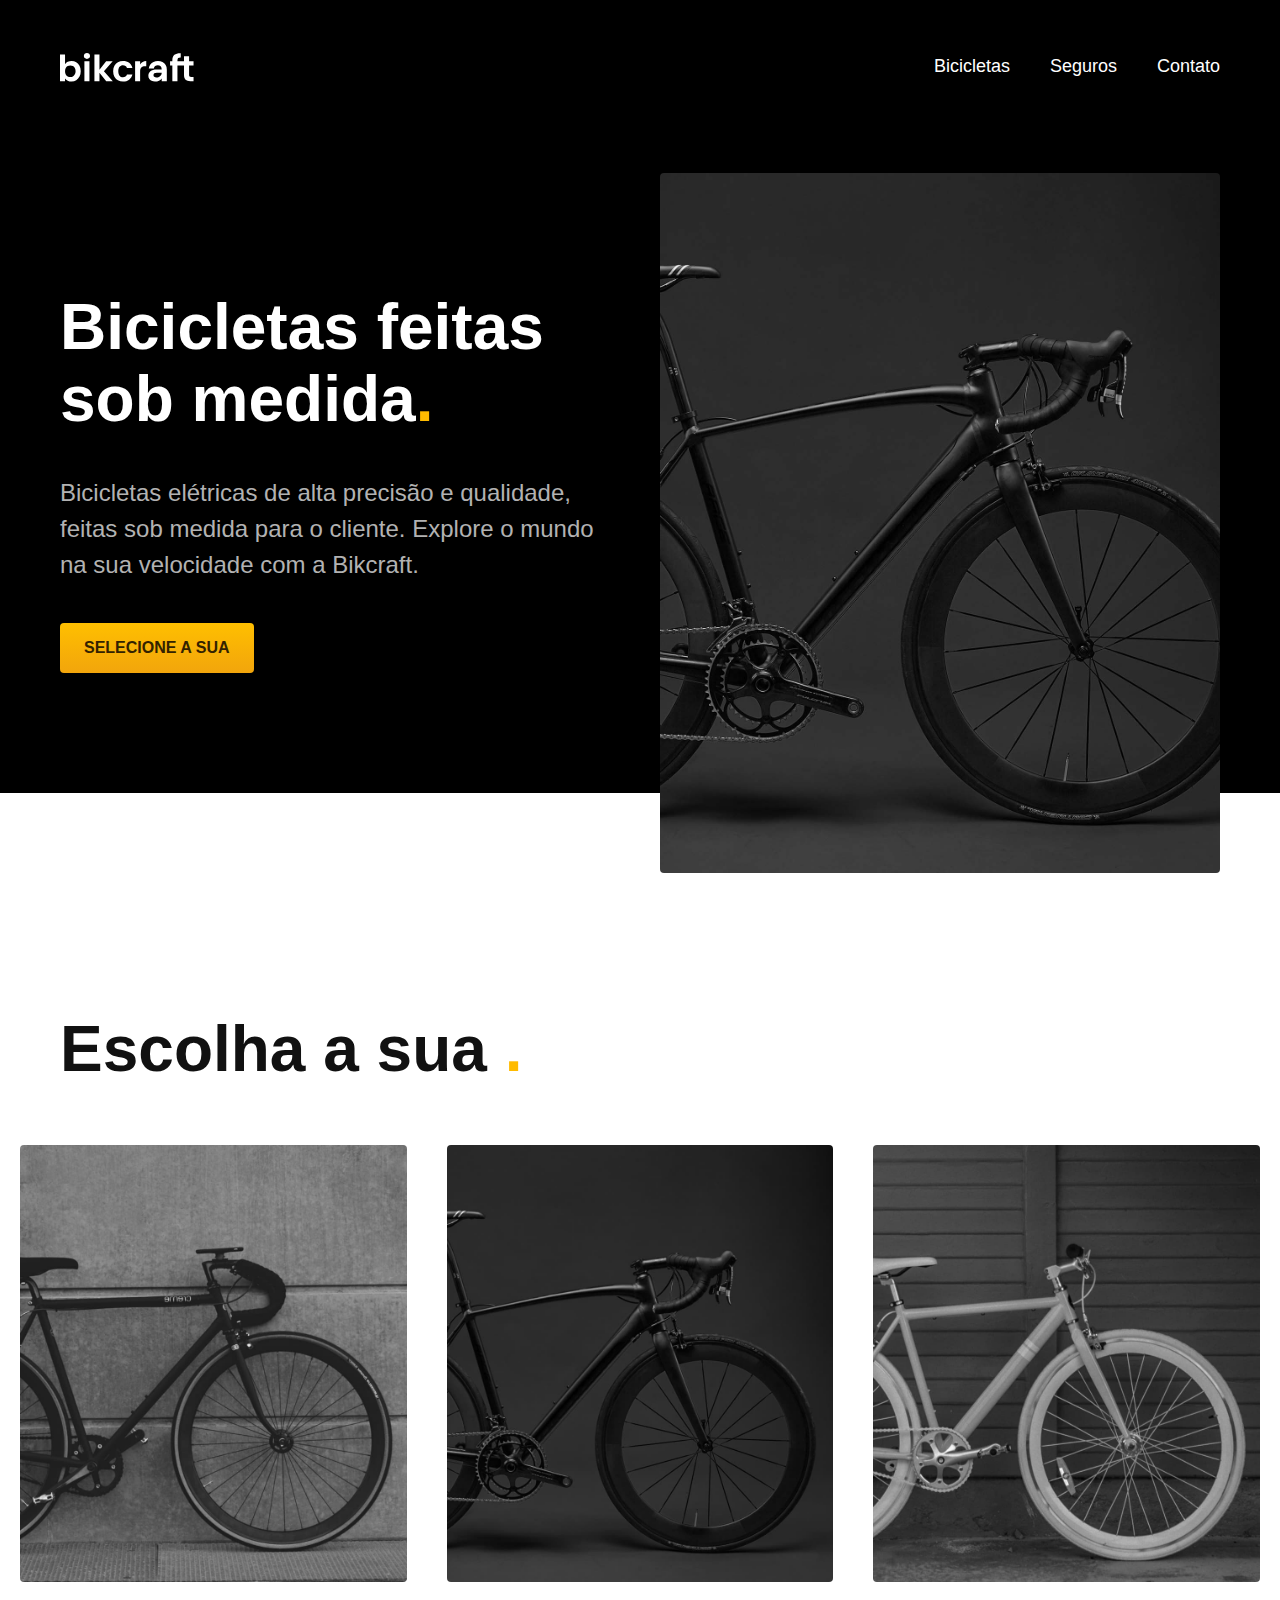
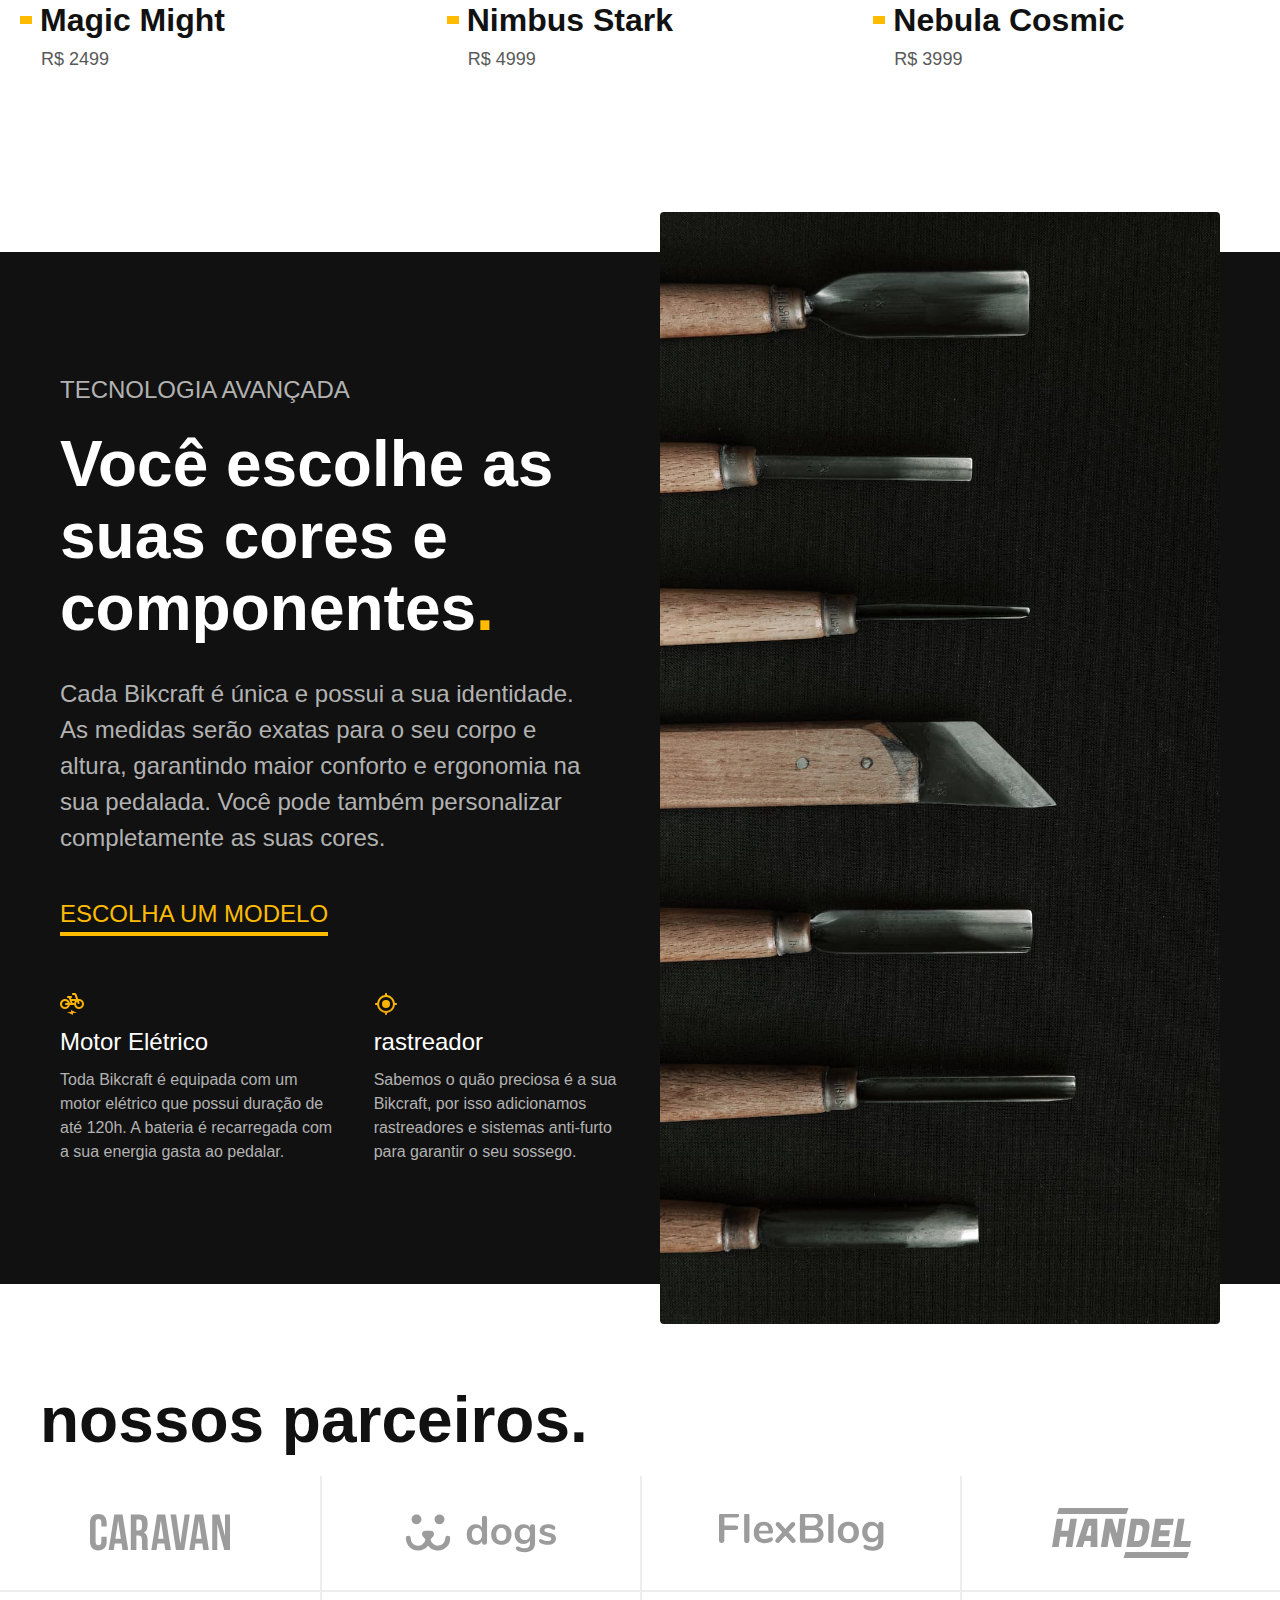
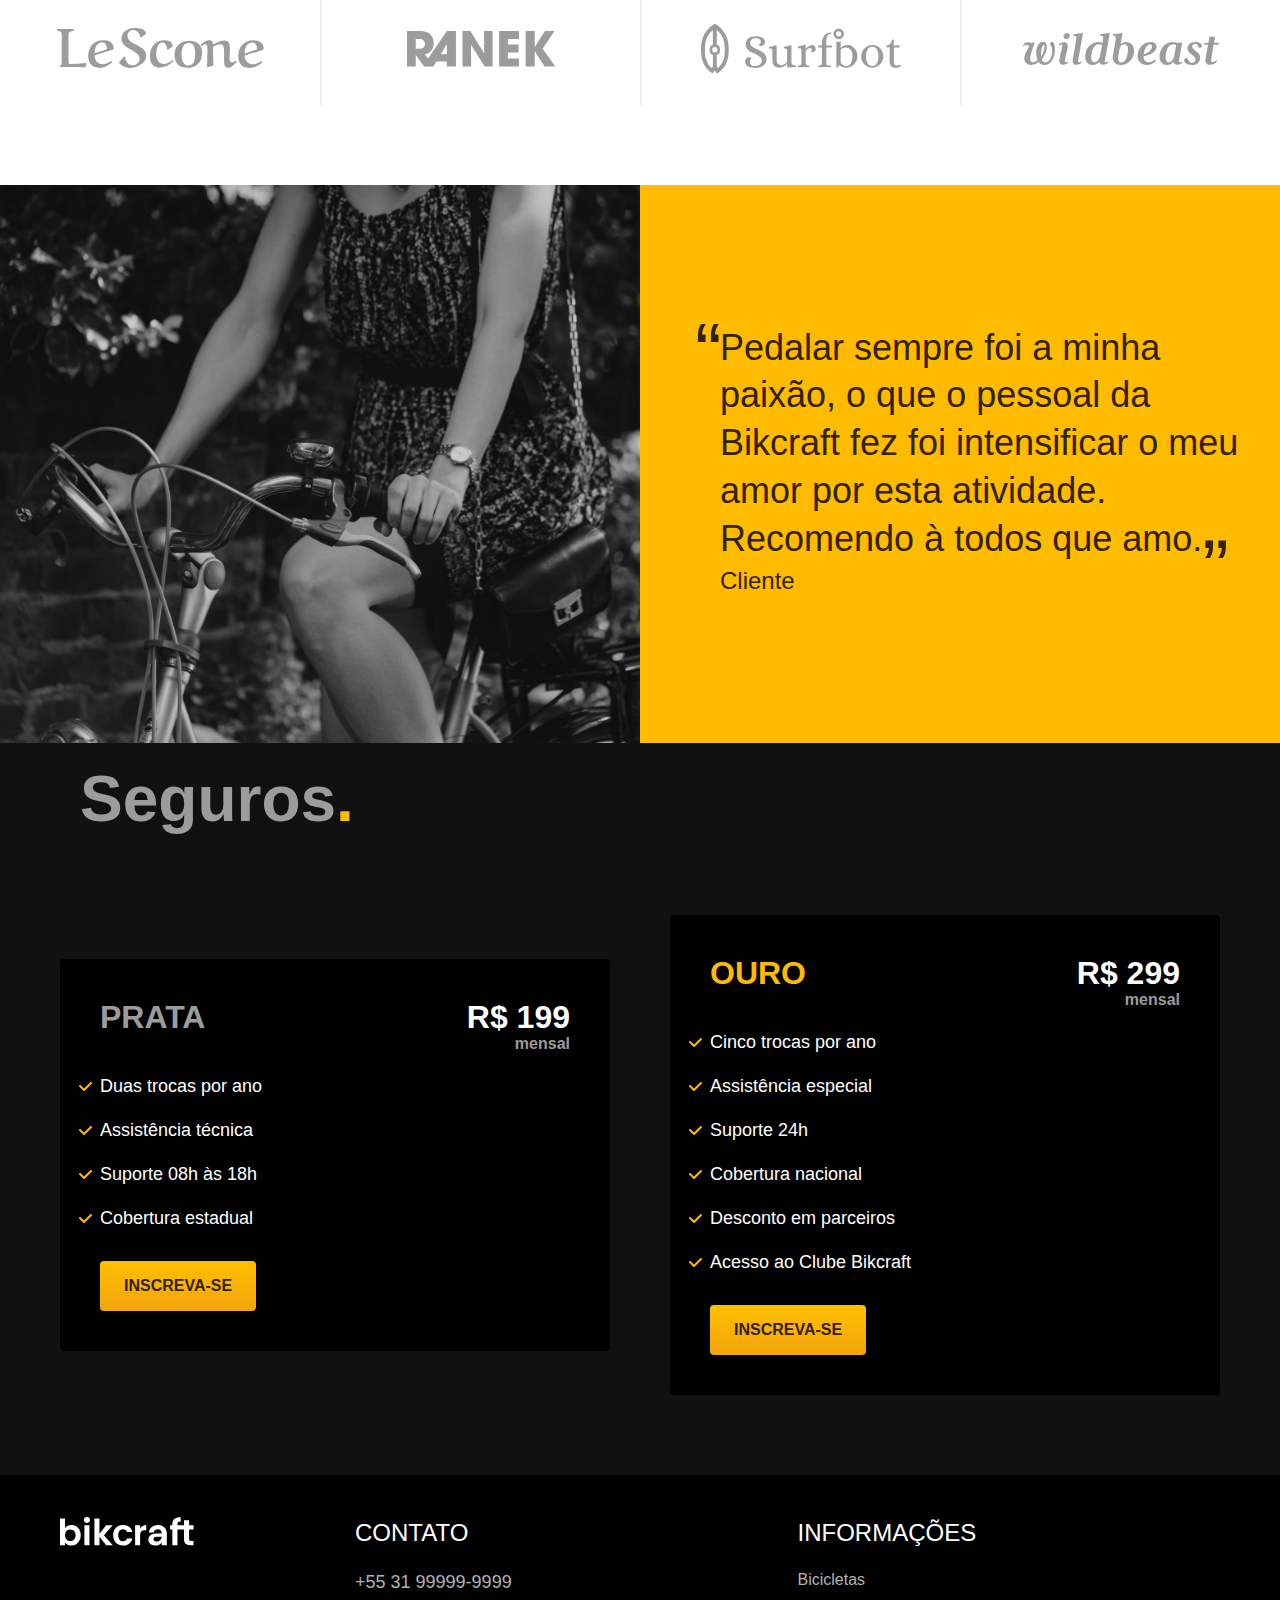
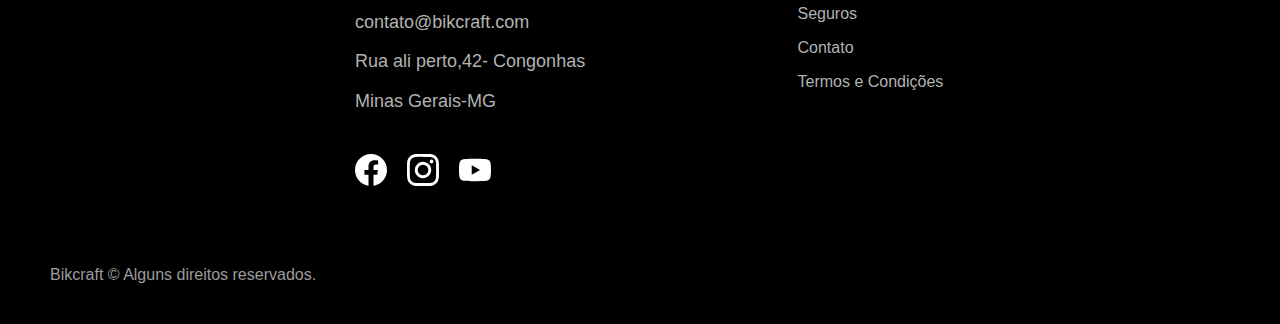
==== commit 8b51de2b: "alterando imagens em bikes-lista li" ====
--- a/index.html
+++ b/index.html
@@ -51,14 +51,14 @@
         </li>
         <li>
           <a href="./bicicletas/nebula.html">
-            <img src="./img/bicicletas/nebula-home.jpg" alt="bicicleta nebula">
+            <img src="./img/bicicletas/nimbus-home.jpg" alt="bicicleta nebula">
             <h3 class="font-1-xl cor-11">Nimbus Stark</h3>
             <span class="cor-8 font-2-m">R$ 4999</span>
           </a>
         </li>
         <li>
           <a href="./bicicletas/nimbus.html">
-            <img src="./img/bicicletas/nimbus-home.jpg" alt="Bicicleta nimbus">
+            <img src="./img/bicicletas/nebula-home.jpg" alt="Bicicleta nimbus">
             <h3 class="font-1-xl cor-11">Nebula Cosmic</h3>
             <span class="cor-8 font-2-m">R$ 3999</span>
           </a>
@@ -72,7 +72,7 @@
         <span class="cor-5 font-2-l-b">tecnologia avançada</span>
         <h2 class="cor-0 font-1-xxl">Você escolhe as suas cores e componentes<span class="cor-p1">.</span></h2>
         <p class="cor-5 font-2-l ">Cada Bikcraft é única e possui a sua identidade. As medidas serão exatas para o seu corpo e altura, garantindo maior conforto e ergonomia na sua pedalada. Você pode também personalizar completamente as suas cores.</p>
-        <a class="link font-2-l-b cor-p1" href="">ESCOLHA UM MODELO</a>
+        <a class="link font-2-l-b cor-p1" href="./bicicletas.html">ESCOLHA UM MODELO</a>
         <div class="tecnologia-vantagens">
           <div>
             <img src="./img/icones/eletrica.svg" alt="">
